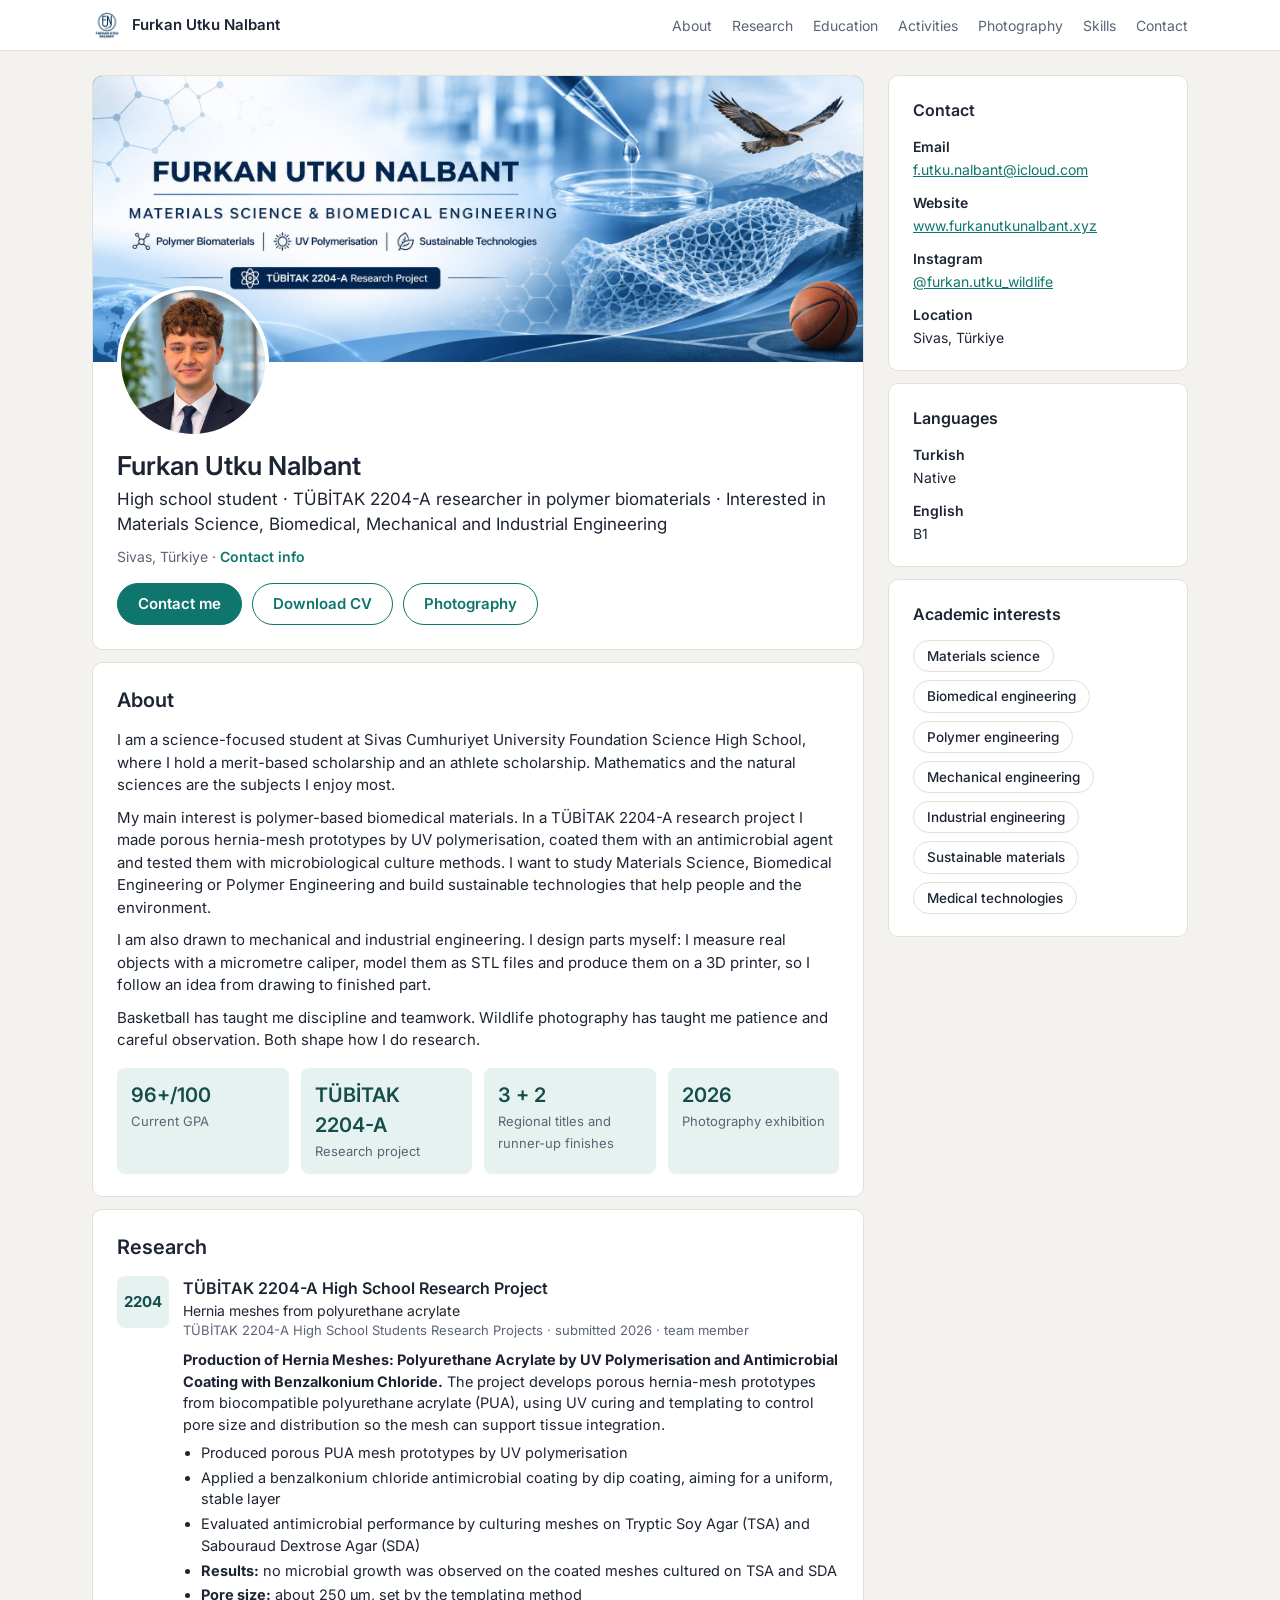
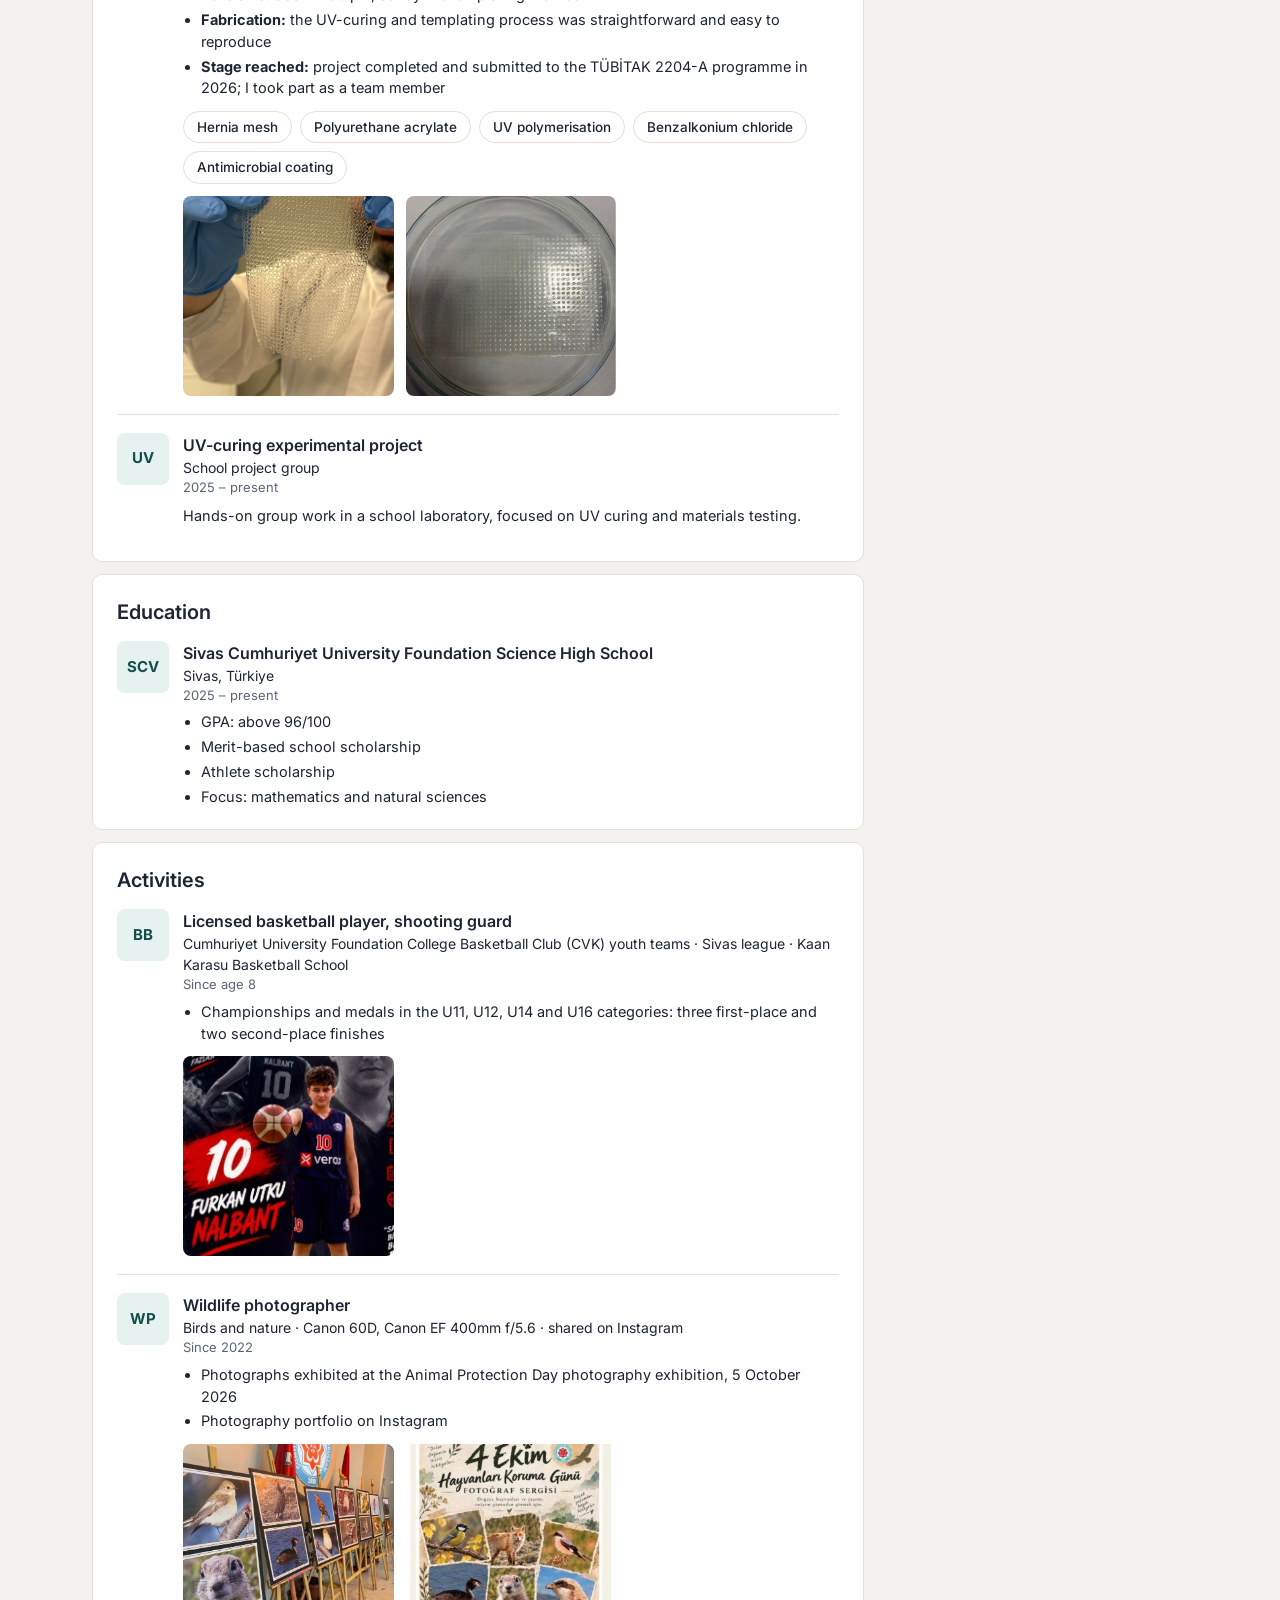
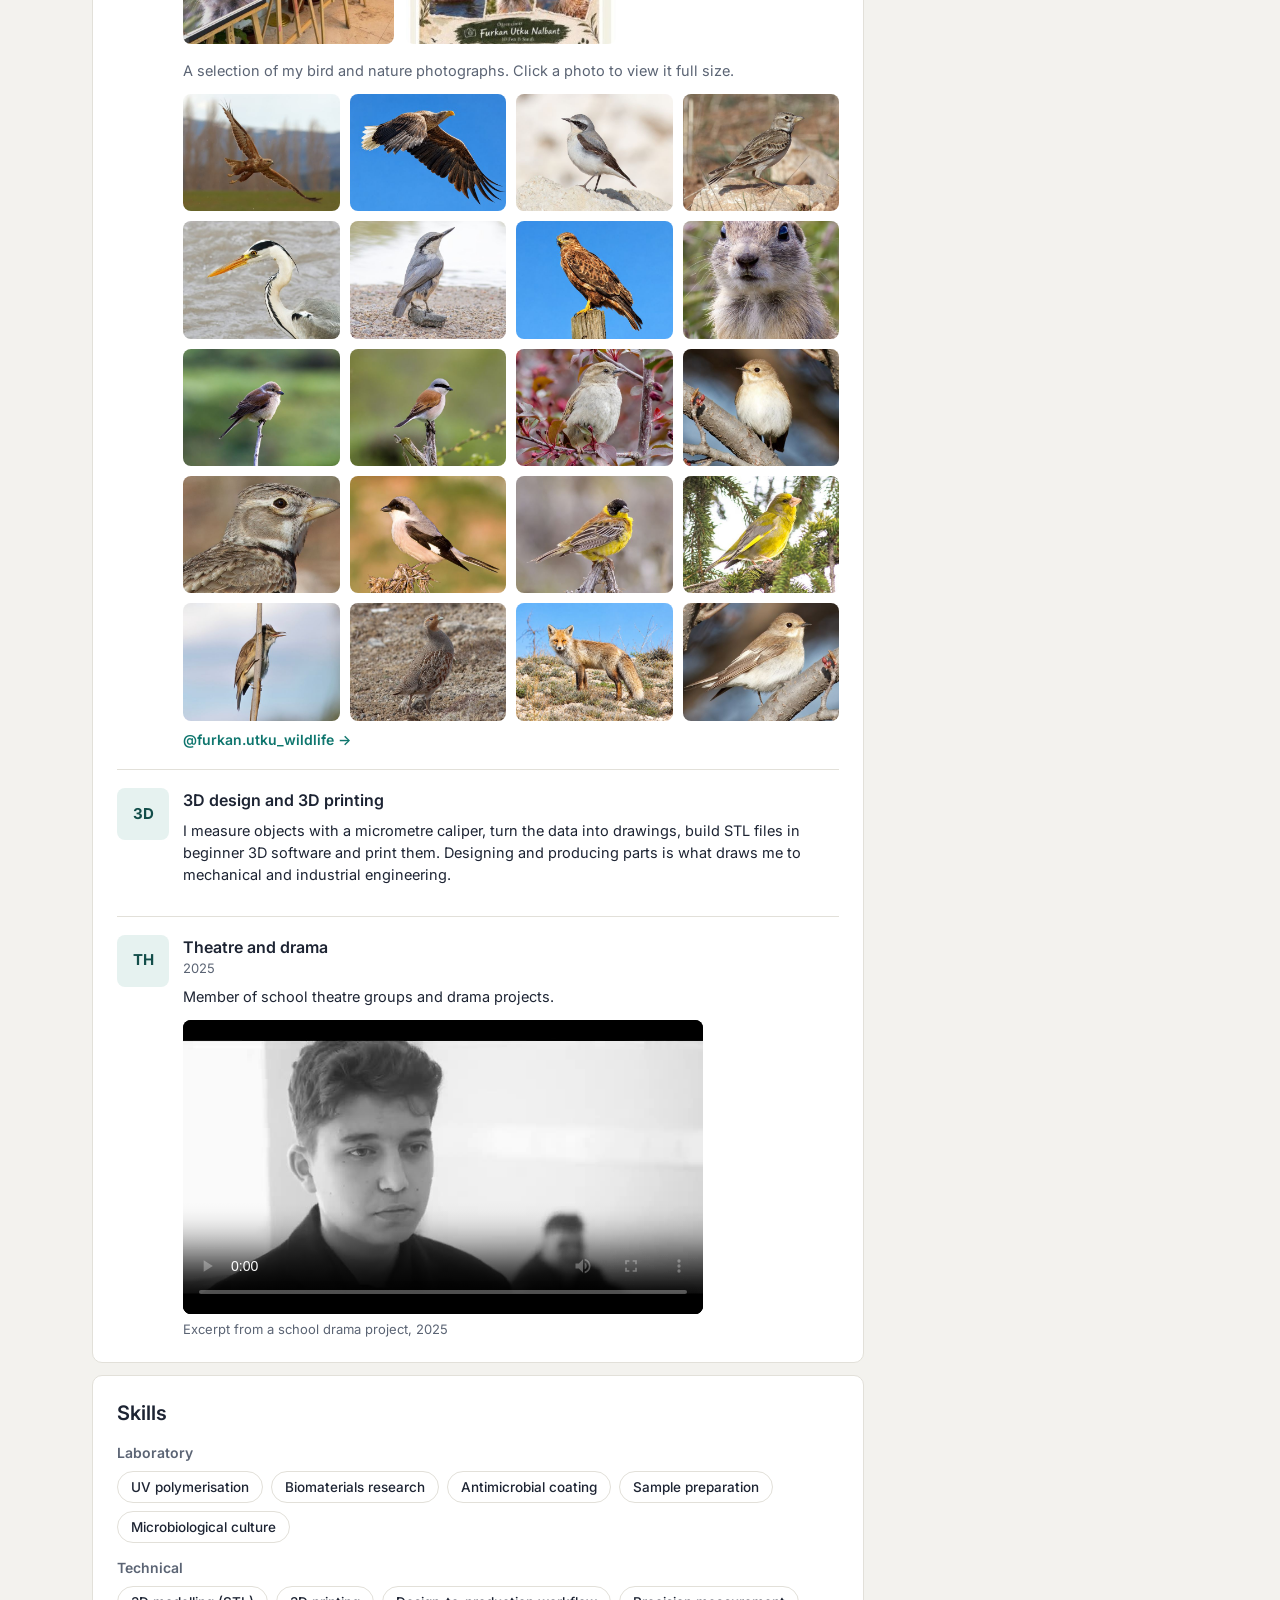
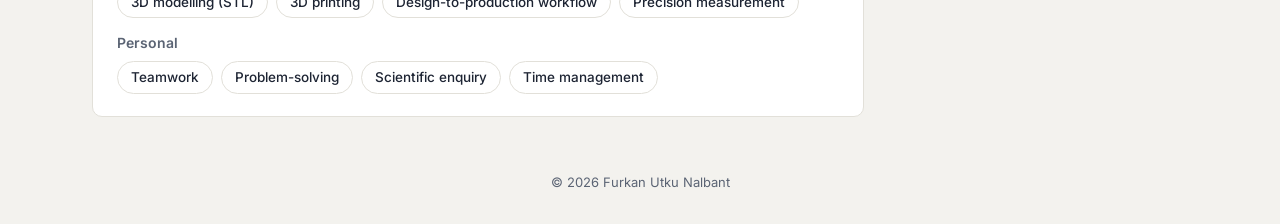
==== index.html @ 7fe06406 "Move wildlife gallery under the Wildlife photographer activity Co-Authored-By: Claude Sonnet 5.5 <no" ====
<!doctype html>
<html lang="en">
<head>
<meta charset="utf-8">
<meta name="viewport" content="width=device-width, initial-scale=1">
<title>Furkan Utku Nalbant | Materials Science &amp; Biomedical Engineering</title>
<meta name="description" content="High school student from Sivas, Türkiye. TÜBİTAK 2204-A researcher in UV-cured polymer biomaterials, interested in materials, biomedical, mechanical and industrial engineering. Licensed basketball player and wildlife photographer.">
<link rel="preconnect" href="https://fonts.googleapis.com">
<link href="https://fonts.googleapis.com/css2?family=Inter:wght@400;500;600;700&display=swap" rel="stylesheet">
<link rel="icon" href="images/logo.png">
<link rel="stylesheet" href="style.css">
</head>
<body>

<header class="top"><div class="in">
<b class="brand"><img src="images/logo.png" alt="" width="30" height="30">Furkan Utku Nalbant</b>
<nav>
<a href="#about">About</a>
<a href="#research">Research</a>
<a href="#education">Education</a>
<a href="#activities">Activities</a>
<a href="#photography">Photography</a>
<a href="#skills">Skills</a>
<a href="#contact">Contact</a>
</nav>
</div></header>

<div class="page">
<main class="main">

<section class="card profile">
<div class="banner"><img src="images/banner.jpg" alt="" onerror="this.remove()"></div>
<div class="pbody">
<div class="avatar">FN<img src="images/portrait.jpg" alt="Portrait of Furkan Utku Nalbant" onerror="this.remove()"></div>
<h1>Furkan Utku Nalbant</h1>
<p class="headline">High school student · TÜBİTAK 2204-A researcher in polymer biomaterials · Interested in Materials Science, Biomedical, Mechanical and Industrial Engineering</p>
<p class="loc">Sivas, Türkiye · <a href="#contact">Contact info</a></p>
<div class="btns">
<a class="btn" href="mailto:f.utku.nalbant@icloud.com">Contact me</a>
<a class="btn alt" href="cv.pdf">Download CV</a>
<a class="btn alt" href="https://www.instagram.com/furkan.utku_wildlife/">Photography</a>
</div>
</div>
</section>

<section class="card about" id="about">
<h2>About</h2>
<p>I am a science-focused student at Sivas Cumhuriyet University Foundation Science High School, where I hold a merit-based scholarship and an athlete scholarship. Mathematics and the natural sciences are the subjects I enjoy most.</p>
<p>My main interest is polymer-based biomedical materials. In a TÜBİTAK 2204-A research project I made porous hernia-mesh prototypes by UV polymerisation, coated them with an antimicrobial agent and tested them with microbiological culture methods. I want to study Materials Science, Biomedical Engineering or Polymer Engineering and build sustainable technologies that help people and the environment.</p>
<p>I am also drawn to mechanical and industrial engineering. I design parts myself: I measure real objects with a micrometre caliper, model them as STL files and produce them on a 3D printer, so I follow an idea from drawing to finished part.</p>
<p>Basketball has taught me discipline and teamwork. Wildlife photography has taught me patience and careful observation. Both shape how I do research.</p>
<div class="stats">
<div><b>96+/100</b><span>Current GPA</span></div>
<div><b>TÜBİTAK 2204-A</b><span>Research project</span></div>
<div><b>3 + 2</b><span>Regional titles and runner-up finishes</span></div>
<div><b>2026</b><span>Photography exhibition</span></div>
</div>
</section>

<section class="card" id="research">
<h2>Research</h2>
<div class="item">
<div class="logo">2204</div>
<div>
<div class="t">TÜBİTAK 2204-A High School Research Project</div>
<div class="s">Hernia meshes from polyurethane acrylate</div>
<div class="m">TÜBİTAK 2204-A High School Students Research Projects · submitted 2026 · team member</div>
<p class="d"><b>Production of Hernia Meshes: Polyurethane Acrylate by UV Polymerisation and Antimicrobial Coating with Benzalkonium Chloride.</b> The project develops porous hernia-mesh prototypes from biocompatible polyurethane acrylate (PUA), using UV curing and templating to control pore size and distribution so the mesh can support tissue integration.</p>
<ul>
<li>Produced porous PUA mesh prototypes by UV polymerisation</li>
<li>Applied a benzalkonium chloride antimicrobial coating by dip coating, aiming for a uniform, stable layer</li>
<li>Evaluated antimicrobial performance by culturing meshes on Tryptic Soy Agar (TSA) and Sabouraud Dextrose Agar (SDA)</li>
<li><b>Results:</b> no microbial growth was observed on the coated meshes cultured on TSA and SDA</li>
<li><b>Pore size:</b> about 250 µm, set by the templating method</li>
<li><b>Fabrication:</b> the UV-curing and templating process was straightforward and easy to reproduce</li>
<li><b>Stage reached:</b> project completed and submitted to the TÜBİTAK 2204-A programme in 2026; I took part as a team member</li>
</ul>
<div class="chips" style="margin-top:12px">
<span class="chip">Hernia mesh</span><span class="chip">Polyurethane acrylate</span><span class="chip">UV polymerisation</span><span class="chip">Benzalkonium chloride</span><span class="chip">Antimicrobial coating</span>
</div>
<div class="gallery">
<img class="pic" src="images/research.jpg" alt="Hernia mesh prototype and laboratory work" loading="lazy" onerror="this.remove()">
<img class="pic" src="images/research2.jpg" alt="Mesh prototype in a petri dish" loading="lazy" onerror="this.remove()">
</div>
</div>
</div>
<div class="item">
<div class="logo">UV</div>
<div>
<div class="t">UV-curing experimental project</div>
<div class="s">School project group</div>
<div class="m">2025 – present</div>
<p class="d">Hands-on group work in a school laboratory, focused on UV curing and materials testing.</p>
<div class="gallery">
<img class="pic" src="images/uv.jpg" alt="UV-curing laboratory work" loading="lazy" onerror="this.remove()">
</div>
</div>
</div>
</section>

<section class="card" id="education">
<h2>Education</h2>
<div class="item">
<div class="logo">SCV</div>
<div>
<div class="t">Sivas Cumhuriyet University Foundation Science High School</div>
<div class="s">Sivas, Türkiye</div>
<div class="m">2025 – present</div>
<ul>
<li>GPA: above 96/100</li>
<li>Merit-based school scholarship</li>
<li>Athlete scholarship</li>
<li>Focus: mathematics and natural sciences</li>
</ul>
</div>
</div>
</section>

<section class="card" id="activities">
<h2>Activities</h2>
<div class="item">
<div class="logo">BB</div>
<div>
<div class="t">Licensed basketball player, shooting guard</div>
<div class="s">Cumhuriyet University Foundation College Basketball Club (CVK) youth teams · Sivas league · Kaan Karasu Basketball School</div>
<div class="m">Since age 8</div>
<ul>
<li>Championships and medals in the U11, U12, U14 and U16 categories: three first-place and two second-place finishes</li>
</ul>
<div class="gallery">
<img class="pic" style="object-position:center 40%" src="images/basketball.jpg" alt="Furkan playing basketball" loading="lazy" onerror="this.remove()">
</div>
</div>
</div>
<div class="item" id="photography">
<div class="logo">WP</div>
<div>
<div class="t">Wildlife photographer</div>
<div class="s">Birds and nature · Canon 60D, Canon EF 400mm f/5.6 · shared on Instagram</div>
<div class="m">Since 2022</div>
<ul>
<li>Photographs exhibited at the Animal Protection Day photography exhibition, 5 October 2026</li>
<li>Photography portfolio on Instagram</li>
</ul>
<div class="gallery">
<img class="pic" src="images/photography.jpg" alt="Bird photograph by Furkan Utku Nalbant" loading="lazy" onerror="this.remove()">
<img class="pic" src="images/exhibition.jpg" alt="Animal Protection Day exhibition" loading="lazy" onerror="this.remove()">
<img class="pic" style="object-position:center 25%" src="images/exhibition2.jpg" alt="Exhibition poster" loading="lazy" onerror="this.remove()">
</div>
<p class="gal-intro" style="margin-top:16px">A selection of my bird and nature photographs. Click a photo to view it full size.</p>
<div class="gallery wall">
<img class="pic" src="images/wildlife/thumb/01.jpg" data-full="images/wildlife/01.jpg" alt="Wildlife photograph 1 of 20" loading="lazy" width="560" height="420">
<img class="pic" src="images/wildlife/thumb/02.jpg" data-full="images/wildlife/02.jpg" alt="Wildlife photograph 2 of 20" loading="lazy" width="560" height="420">
<img class="pic" src="images/wildlife/thumb/03.jpg" data-full="images/wildlife/03.jpg" alt="Wildlife photograph 3 of 20" loading="lazy" width="560" height="420">
<img class="pic" src="images/wildlife/thumb/04.jpg" data-full="images/wildlife/04.jpg" alt="Wildlife photograph 4 of 20" loading="lazy" width="560" height="420">
<img class="pic" src="images/wildlife/thumb/05.jpg" data-full="images/wildlife/05.jpg" alt="Wildlife photograph 5 of 20" loading="lazy" width="560" height="420">
<img class="pic" src="images/wildlife/thumb/06.jpg" data-full="images/wildlife/06.jpg" alt="Wildlife photograph 6 of 20" loading="lazy" width="560" height="420">
<img class="pic" src="images/wildlife/thumb/07.jpg" data-full="images/wildlife/07.jpg" alt="Wildlife photograph 7 of 20" loading="lazy" width="560" height="420">
<img class="pic" src="images/wildlife/thumb/08.jpg" data-full="images/wildlife/08.jpg" alt="Wildlife photograph 8 of 20" loading="lazy" width="560" height="420">
<img class="pic" src="images/wildlife/thumb/09.jpg" data-full="images/wildlife/09.jpg" alt="Wildlife photograph 9 of 20" loading="lazy" width="560" height="420">
<img class="pic" src="images/wildlife/thumb/10.jpg" data-full="images/wildlife/10.jpg" alt="Wildlife photograph 10 of 20" loading="lazy" width="560" height="420">
<img class="pic" src="images/wildlife/thumb/11.jpg" data-full="images/wildlife/11.jpg" alt="Wildlife photograph 11 of 20" loading="lazy" width="560" height="420">
<img class="pic" src="images/wildlife/thumb/12.jpg" data-full="images/wildlife/12.jpg" alt="Wildlife photograph 12 of 20" loading="lazy" width="560" height="420">
<img class="pic" src="images/wildlife/thumb/13.jpg" data-full="images/wildlife/13.jpg" alt="Wildlife photograph 13 of 20" loading="lazy" width="560" height="420">
<img class="pic" src="images/wildlife/thumb/14.jpg" data-full="images/wildlife/14.jpg" alt="Wildlife photograph 14 of 20" loading="lazy" width="560" height="420">
<img class="pic" src="images/wildlife/thumb/15.jpg" data-full="images/wildlife/15.jpg" alt="Wildlife photograph 15 of 20" loading="lazy" width="560" height="420">
<img class="pic" src="images/wildlife/thumb/16.jpg" data-full="images/wildlife/16.jpg" alt="Wildlife photograph 16 of 20" loading="lazy" width="560" height="420">
<img class="pic" src="images/wildlife/thumb/17.jpg" data-full="images/wildlife/17.jpg" alt="Wildlife photograph 17 of 20" loading="lazy" width="560" height="420">
<img class="pic" src="images/wildlife/thumb/18.jpg" data-full="images/wildlife/18.jpg" alt="Wildlife photograph 18 of 20" loading="lazy" width="560" height="420">
<img class="pic" src="images/wildlife/thumb/19.jpg" data-full="images/wildlife/19.jpg" alt="Wildlife photograph 19 of 20" loading="lazy" width="560" height="420">
<img class="pic" src="images/wildlife/thumb/20.jpg" data-full="images/wildlife/20.jpg" alt="Wildlife photograph 20 of 20" loading="lazy" width="560" height="420">
</div>
<a class="more" href="https://www.instagram.com/furkan.utku_wildlife/">@furkan.utku_wildlife →</a>
</div>
</div>
<div class="item">
<div class="logo">3D</div>
<div>
<div class="t">3D design and 3D printing</div>
<p class="d">I measure objects with a micrometre caliper, turn the data into drawings, build STL files in beginner 3D software and print them. Designing and producing parts is what draws me to mechanical and industrial engineering.</p>
<div class="gallery">
<img class="pic" src="images/3d.jpg" alt="3D printed object" loading="lazy" onerror="this.remove()">
</div>
</div>
</div>
<div class="item">
<div class="logo">TH</div>
<div>
<div class="t">Theatre and drama</div>
<div class="m">2025</div>
<p class="d">Member of school theatre groups and drama projects.</p>
<figure class="vidbox">
<video class="vid" controls preload="metadata" playsinline poster="images/theatre.jpg" aria-label="Excerpt from a school drama project">
<source src="videos/theatre.mp4" type="video/mp4">
</video>
<figcaption>Excerpt from a school drama project, 2025</figcaption>
</figure>
</div>
</div>
</section>

<!-- Featured photography: uncomment when images/bird1.jpg, bird2.jpg, bird3.jpg are uploaded
<section class="card" id="featured">
<h2>Featured photography</h2>
<div class="featured">
<div class="fphoto"><img src="images/bird1.jpg" alt="Bird photograph" onerror="this.parentNode.remove()"></div>
<div class="fphoto"><img src="images/bird2.jpg" alt="Bird photograph" onerror="this.parentNode.remove()"></div>
<div class="fphoto"><img src="images/bird3.jpg" alt="Bird photograph" onerror="this.parentNode.remove()"></div>
</div>
</section>
-->


<section class="card" id="skills">
<h2>Skills</h2>
<div class="skillgroup"><h3>Laboratory</h3><div class="chips"><span class="chip">UV polymerisation</span><span class="chip">Biomaterials research</span><span class="chip">Antimicrobial coating</span><span class="chip">Sample preparation</span><span class="chip">Microbiological culture</span></div></div>
<div class="skillgroup"><h3>Technical</h3><div class="chips"><span class="chip">3D modelling (STL)</span><span class="chip">3D printing</span><span class="chip">Design-to-production workflow</span><span class="chip">Precision measurement</span></div></div>
<div class="skillgroup"><h3>Personal</h3><div class="chips"><span class="chip">Teamwork</span><span class="chip">Problem-solving</span><span class="chip">Scientific enquiry</span><span class="chip">Time management</span></div></div>
</section>

</main>

<aside class="side" id="contact">
<section class="card">
<h2>Contact</h2>
<div class="row"><b>Email</b><a href="mailto:f.utku.nalbant@icloud.com">f.utku.nalbant@icloud.com</a></div>
<div class="row"><b>Website</b><a href="https://www.furkanutkunalbant.xyz">www.furkanutkunalbant.xyz</a></div>
<div class="row"><b>Instagram</b><a href="https://www.instagram.com/furkan.utku_wildlife/">@furkan.utku_wildlife</a></div>
<div class="row"><b>Location</b>Sivas, Türkiye</div>
</section>
<section class="card">
<h2>Languages</h2>
<div class="row"><b>Turkish</b>Native</div>
<div class="row"><b>English</b>B1</div>
</section>
<section class="card">
<h2>Academic interests</h2>
<div class="chips"><span class="chip">Materials science</span><span class="chip">Biomedical engineering</span><span class="chip">Polymer engineering</span><span class="chip">Mechanical engineering</span><span class="chip">Industrial engineering</span><span class="chip">Sustainable materials</span><span class="chip">Medical technologies</span></div>
</section>
</aside>
</div>

<footer class="foot">© 2026 Furkan Utku Nalbant</footer>

<dialog id="lb" aria-label="Photo viewer"><img id="lbimg" alt=""><button id="lbx" aria-label="Close">&times;</button></dialog>
<script>
(function(){
var d=document.getElementById('lb'),im=document.getElementById('lbimg');
if(!d||!d.showModal)return;
function open(src,alt){im.src=src;im.alt=alt||'';d.showModal();}
document.querySelectorAll('.pic').forEach(function(p){
p.tabIndex=0;p.setAttribute('role','button');p.setAttribute('aria-label','Open photo: '+(p.alt||''));
p.addEventListener('click',function(){open(p.dataset.full||p.currentSrc||p.src,p.alt);});
p.addEventListener('keydown',function(e){if(e.key==='Enter'||e.key===' '){e.preventDefault();open(p.dataset.full||p.currentSrc||p.src,p.alt);}});
});
d.addEventListener('click',function(){d.close();});
d.addEventListener('close',function(){im.removeAttribute('src');});
})();
</script>
</body>
</html>
---- style.css ----
:root{--bg:#F3F2EE;--card:#FFFFFF;--ink:#1D2433;--muted:#5B6474;--line:#E2E0D9;--accent:#0F766E;--accent-d:#134E4A;--tint:#E6F2F0}
*{box-sizing:border-box}
html{scroll-behavior:smooth}
body{margin:0;background:var(--bg);color:var(--ink);font-family:'Inter',system-ui,-apple-system,sans-serif;line-height:1.5;font-size:15px}
h1,h2,h3,p,ul{margin:0}
a{color:var(--accent)}a:hover{color:var(--accent-d)}

.top{background:var(--card);border-bottom:1px solid var(--line);position:sticky;top:0;z-index:10}
.top .in{max-width:1128px;margin:0 auto;padding:10px 16px;display:flex;flex-wrap:wrap;align-items:center;justify-content:space-between;gap:6px 24px}
.top b{font-weight:600}
.top nav{display:flex;flex-wrap:wrap;gap:4px 20px;font-size:14px}
.top nav a{color:var(--muted);text-decoration:none;padding:4px 0}
.top nav a:hover{color:var(--accent)}

.page{max-width:1128px;margin:0 auto;padding:24px 16px 48px;display:flex;flex-wrap:wrap;gap:24px;align-items:flex-start}
.main{flex:1 1 640px;min-width:0;display:flex;flex-direction:column;gap:12px}
.side{flex:0 1 300px;min-width:260px;display:flex;flex-direction:column;gap:12px}
@media (max-width:760px){.side{flex:1 1 100%}}

.card{background:var(--card);border:1px solid var(--line);border-radius:10px;padding:22px 24px}
.card h2{font-size:20px;font-weight:600;margin-bottom:14px}

.profile{padding:0;overflow:hidden}
.banner{aspect-ratio:2000/744;background:linear-gradient(120deg,#134E4A 0%,#0F766E 55%,#5FA8A0 100%);position:relative}
.banner img{position:absolute;inset:0;width:100%;height:100%;object-fit:cover}
.pbody{padding:0 24px 24px;position:relative}
.avatar{width:152px;height:152px;border-radius:50%;border:4px solid var(--card);background:var(--tint);margin-top:-76px;position:relative;overflow:hidden;display:flex;align-items:center;justify-content:center;font-size:48px;font-weight:600;color:var(--accent)}
.avatar img{position:absolute;inset:0;width:100%;height:100%;object-fit:cover}
.profile h1{font-size:26px;font-weight:600;margin-top:12px;line-height:1.25}
.headline{font-size:17px;margin-top:4px}
.loc{color:var(--muted);margin-top:8px;font-size:14px}
.loc a{font-weight:600;text-decoration:none}
.btns{display:flex;flex-wrap:wrap;gap:10px;margin-top:16px}
.btn{display:inline-block;padding:9px 20px;border-radius:24px;font-weight:600;font-size:15px;text-decoration:none;border:1.5px solid var(--accent);background:var(--accent);color:#fff}
.btn:hover{background:var(--accent-d);border-color:var(--accent-d);color:#fff}
.btn.alt{background:transparent;color:var(--accent)}
.btn.alt:hover{background:var(--tint);color:var(--accent-d)}

.about p+p{margin-top:10px}
.stats{display:flex;flex-wrap:wrap;gap:12px;margin-top:16px}
.stats div{flex:1 1 150px;background:var(--tint);border-radius:8px;padding:12px 14px}
.stats b{display:block;font-size:20px;font-weight:600;color:var(--accent-d)}
.stats span{font-size:13px;color:var(--muted)}

.item{display:flex;gap:14px}
.item+.item{border-top:1px solid var(--line);margin-top:18px;padding-top:18px}
.logo{flex:0 0 52px;width:52px;height:52px;border-radius:8px;background:var(--tint);color:var(--accent-d);display:flex;align-items:center;justify-content:center;font-weight:700;font-size:15px}
.item .t{font-weight:600;font-size:16px}
.item .s{font-size:14px}
.item .m{font-size:13px;color:var(--muted)}
.item .d{margin-top:8px;font-size:14.5px}
.item ul{margin-top:6px;padding-left:18px;font-size:14.5px}
.item li+li{margin-top:3px}
.item .more{margin-top:8px;display:inline-block;font-weight:600;font-size:14px;text-decoration:none}

.chips{display:flex;flex-wrap:wrap;gap:8px}
.chip{border:1px solid var(--line);border-radius:20px;padding:5px 13px;font-size:13.5px;font-weight:500}
.skillgroup+.skillgroup{margin-top:14px}
.skillgroup h3{font-size:14px;font-weight:600;color:var(--muted);margin-bottom:8px}

.featured{display:flex;flex-wrap:wrap;gap:12px}
.fphoto{flex:1 1 180px;height:150px;border-radius:8px;background:var(--tint);position:relative;overflow:hidden;display:flex;align-items:center;justify-content:center;text-align:center;padding:8px;font-size:12.5px;color:var(--muted)}
.fphoto img{position:absolute;inset:0;width:100%;height:100%;object-fit:cover}

.side h2{font-size:16px}
.side .row{font-size:14px;display:flex;flex-direction:column;gap:2px}
.side .row+.row{margin-top:12px}
.side .row b{font-weight:600}
.side a{word-break:break-word}

.foot{text-align:center;color:var(--muted);font-size:13px;padding:8px 16px 32px}

.pic{display:block;width:100%;max-width:520px;max-height:300px;object-fit:cover;border-radius:8px;margin-top:12px;background:var(--tint)}
.avatar img{object-position:50% 30%}
.top .brand{display:flex;align-items:center;gap:10px}
.top .brand img{border-radius:6px;object-fit:cover}
.pic{width:auto;height:auto;max-width:100%;max-height:420px;object-fit:contain;background:none}

.gallery{display:flex;flex-wrap:wrap;gap:12px;margin-top:12px}
.gallery .pic{flex:0 0 calc((100% - 24px)/3);width:calc((100% - 24px)/3);max-width:none;height:200px;max-height:none;margin:0;object-fit:cover;border-radius:8px}
@media (max-width:600px){.gallery .pic{flex-basis:calc((100% - 12px)/2);width:calc((100% - 12px)/2);height:170px}}

.gallery .pic{cursor:zoom-in}
.gallery .pic:focus-visible{outline:3px solid var(--accent);outline-offset:2px}
#lb{border:0;padding:0;background:transparent;max-width:100vw;max-height:100vh;width:100vw;height:100vh;overflow:auto}
#lb::backdrop{background:rgba(10,15,25,.88)}
#lb[open]{display:flex;align-items:center;justify-content:center}
#lbimg{display:block;max-width:none;max-height:none;margin:auto;cursor:zoom-out}
@media (max-width:900px){#lbimg{max-width:100%;height:auto}}
#lbx{position:fixed;top:14px;right:18px;width:44px;height:44px;border-radius:50%;border:0;background:#fff;color:#1D2433;font-size:28px;line-height:1;cursor:pointer}

@media (max-width:600px){.banner{aspect-ratio:auto;height:170px}.banner img{object-position:15% center}.avatar{width:104px;height:104px;margin-top:-34px;font-size:34px}.profile h1{margin-top:10px}}
.vidbox{margin:12px 0 0;max-width:520px}
.vid{display:block;width:100%;height:auto;aspect-ratio:848/480;border-radius:8px;background:#000}
.vidbox figcaption{font-size:13px;color:var(--muted);margin-top:6px}

.gal-intro{font-size:14.5px;color:var(--muted);margin:-6px 0 4px}
.gallery.wall{gap:10px}
.gallery.wall .pic{flex:0 0 calc((100% - 30px)/4);width:calc((100% - 30px)/4);height:auto;aspect-ratio:4/3}
@media (max-width:900px){.gallery.wall .pic{flex-basis:calc((100% - 20px)/3);width:calc((100% - 20px)/3)}}
@media (max-width:600px){.gallery.wall .pic{flex-basis:calc((100% - 10px)/2);width:calc((100% - 10px)/2)}}
.card,.item{scroll-margin-top:72px}
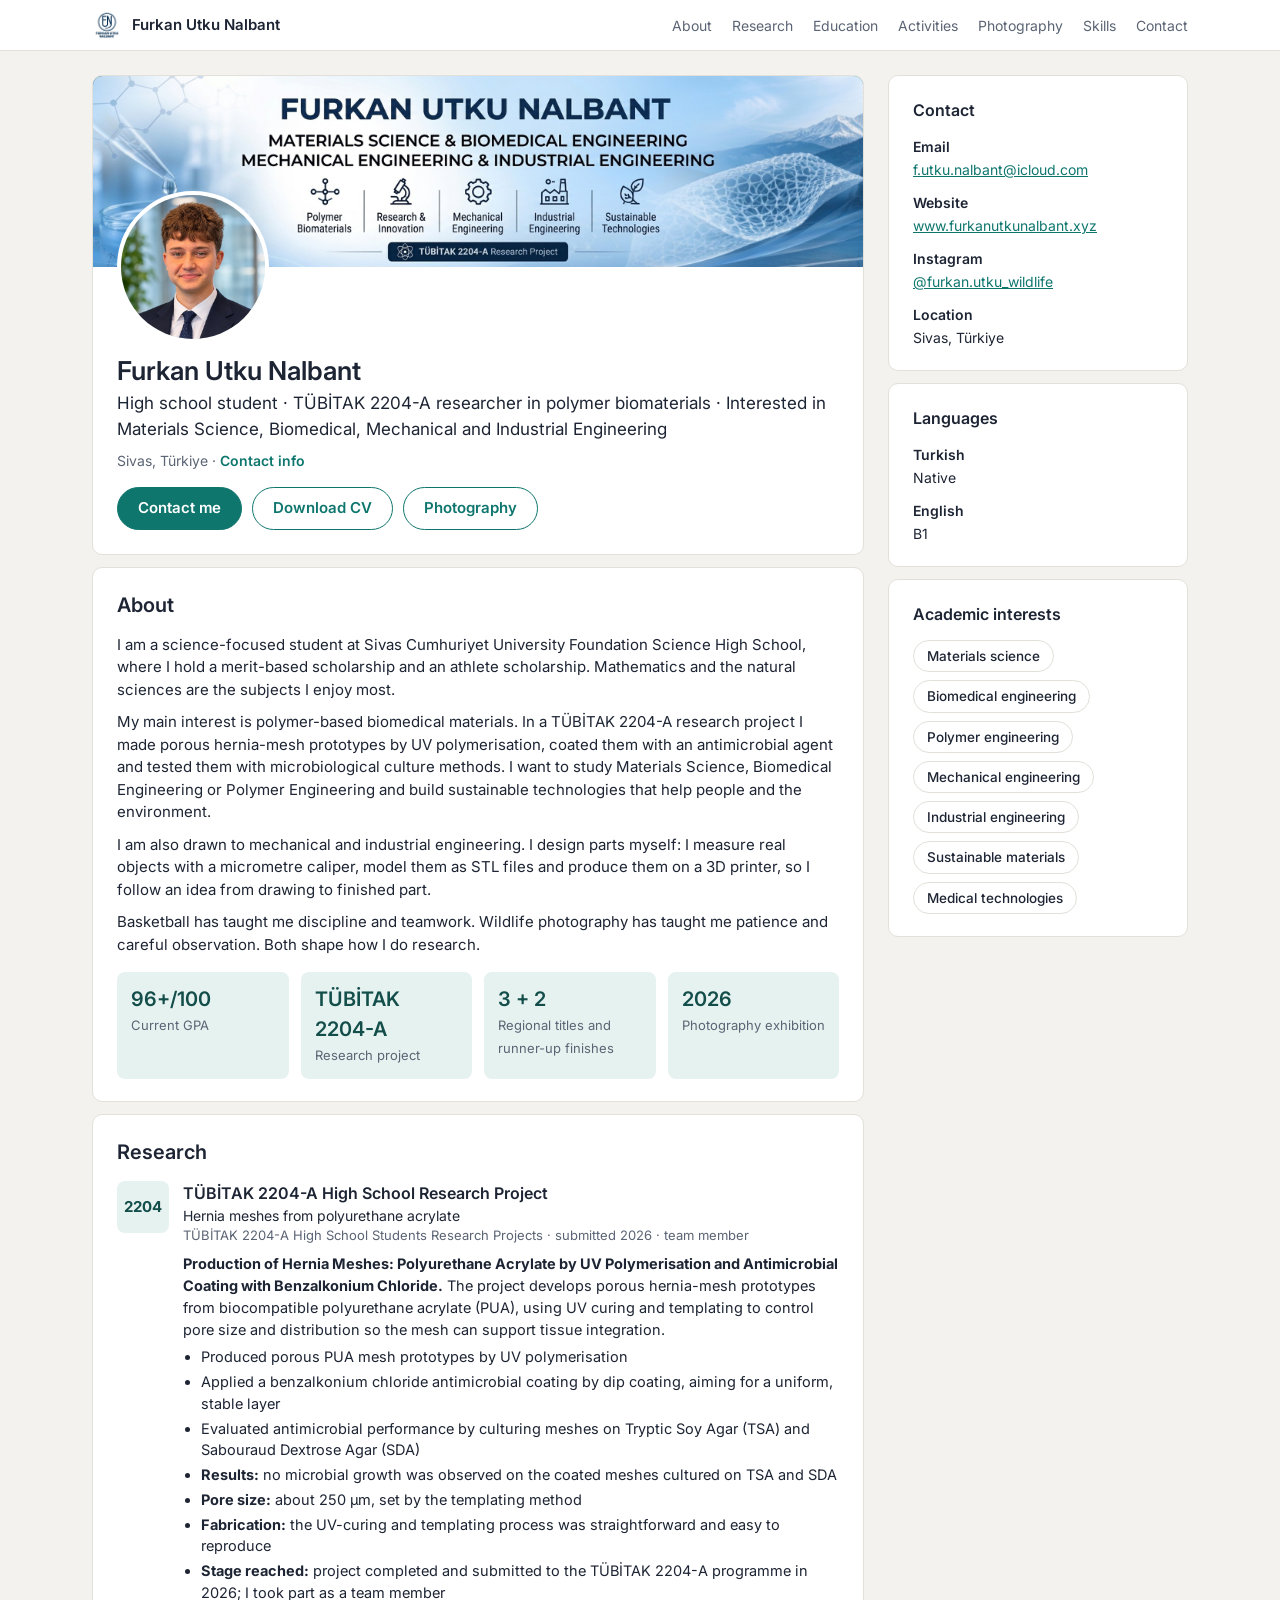
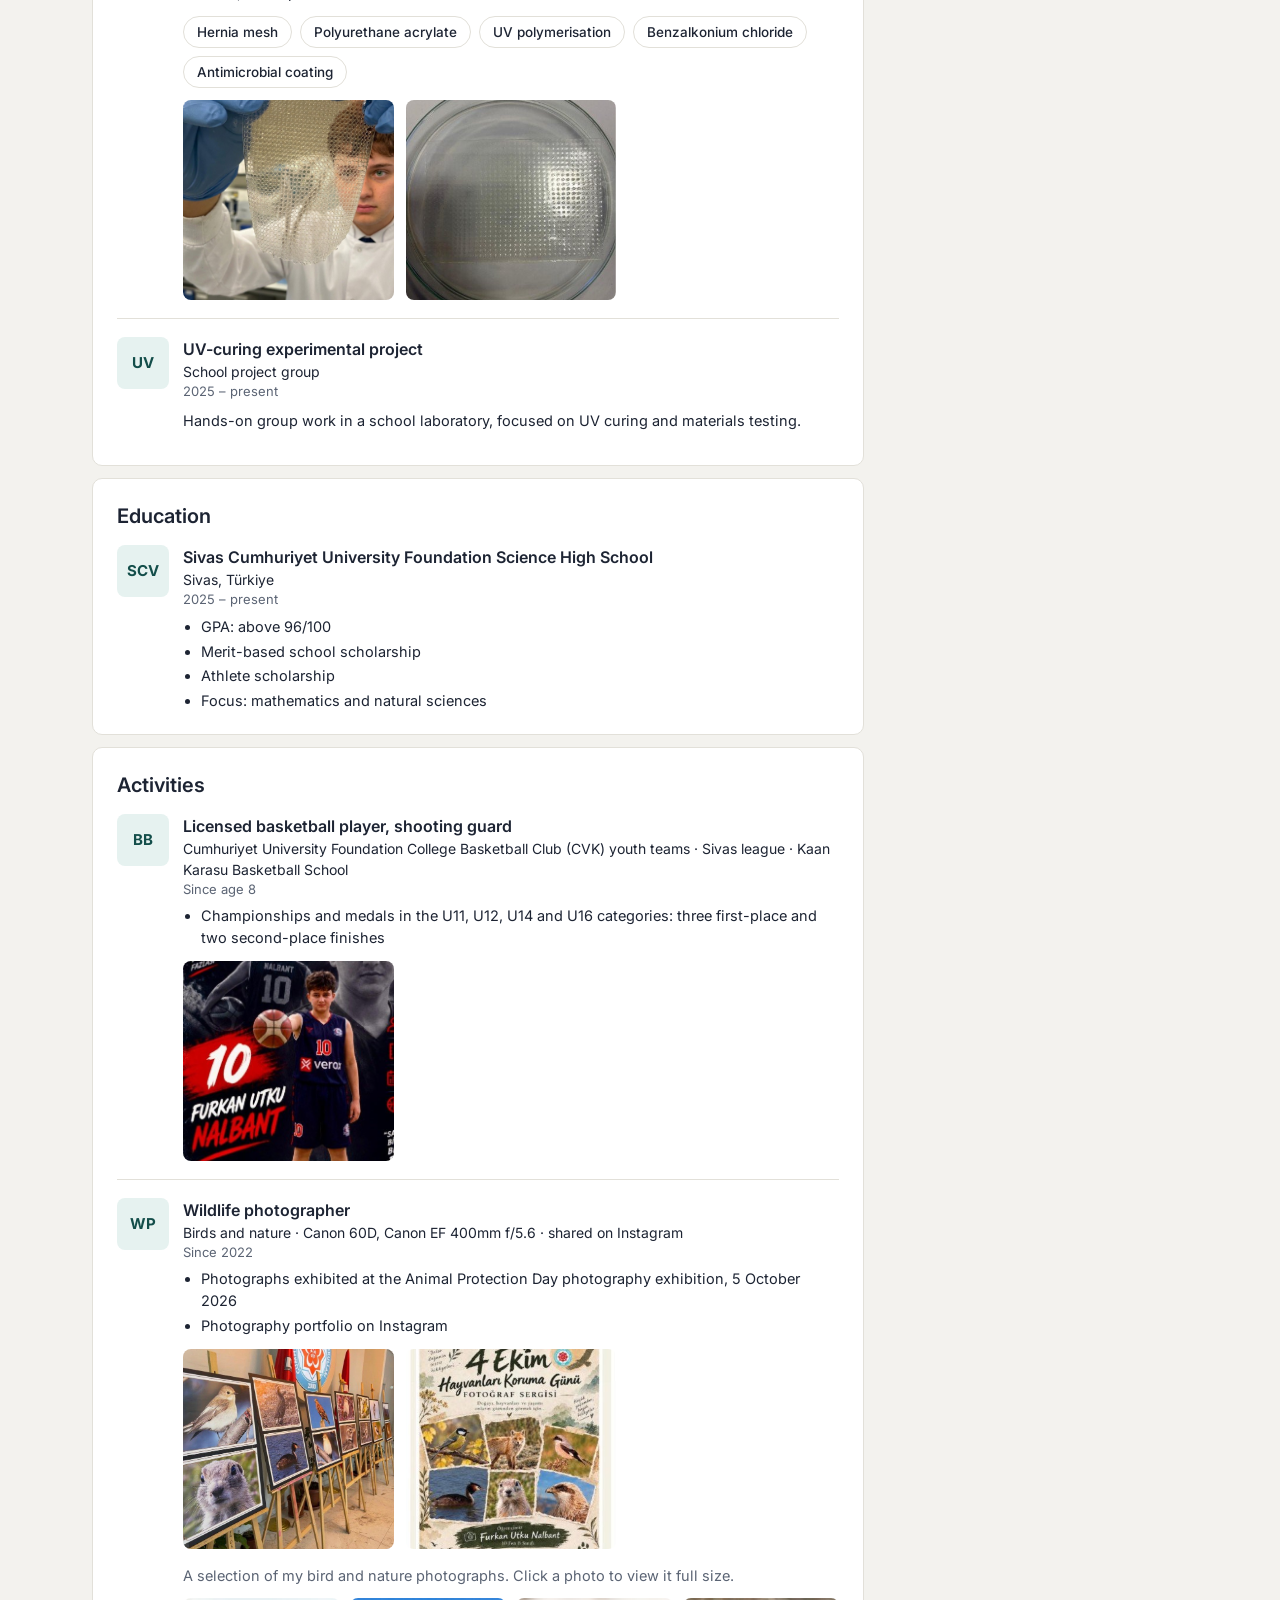
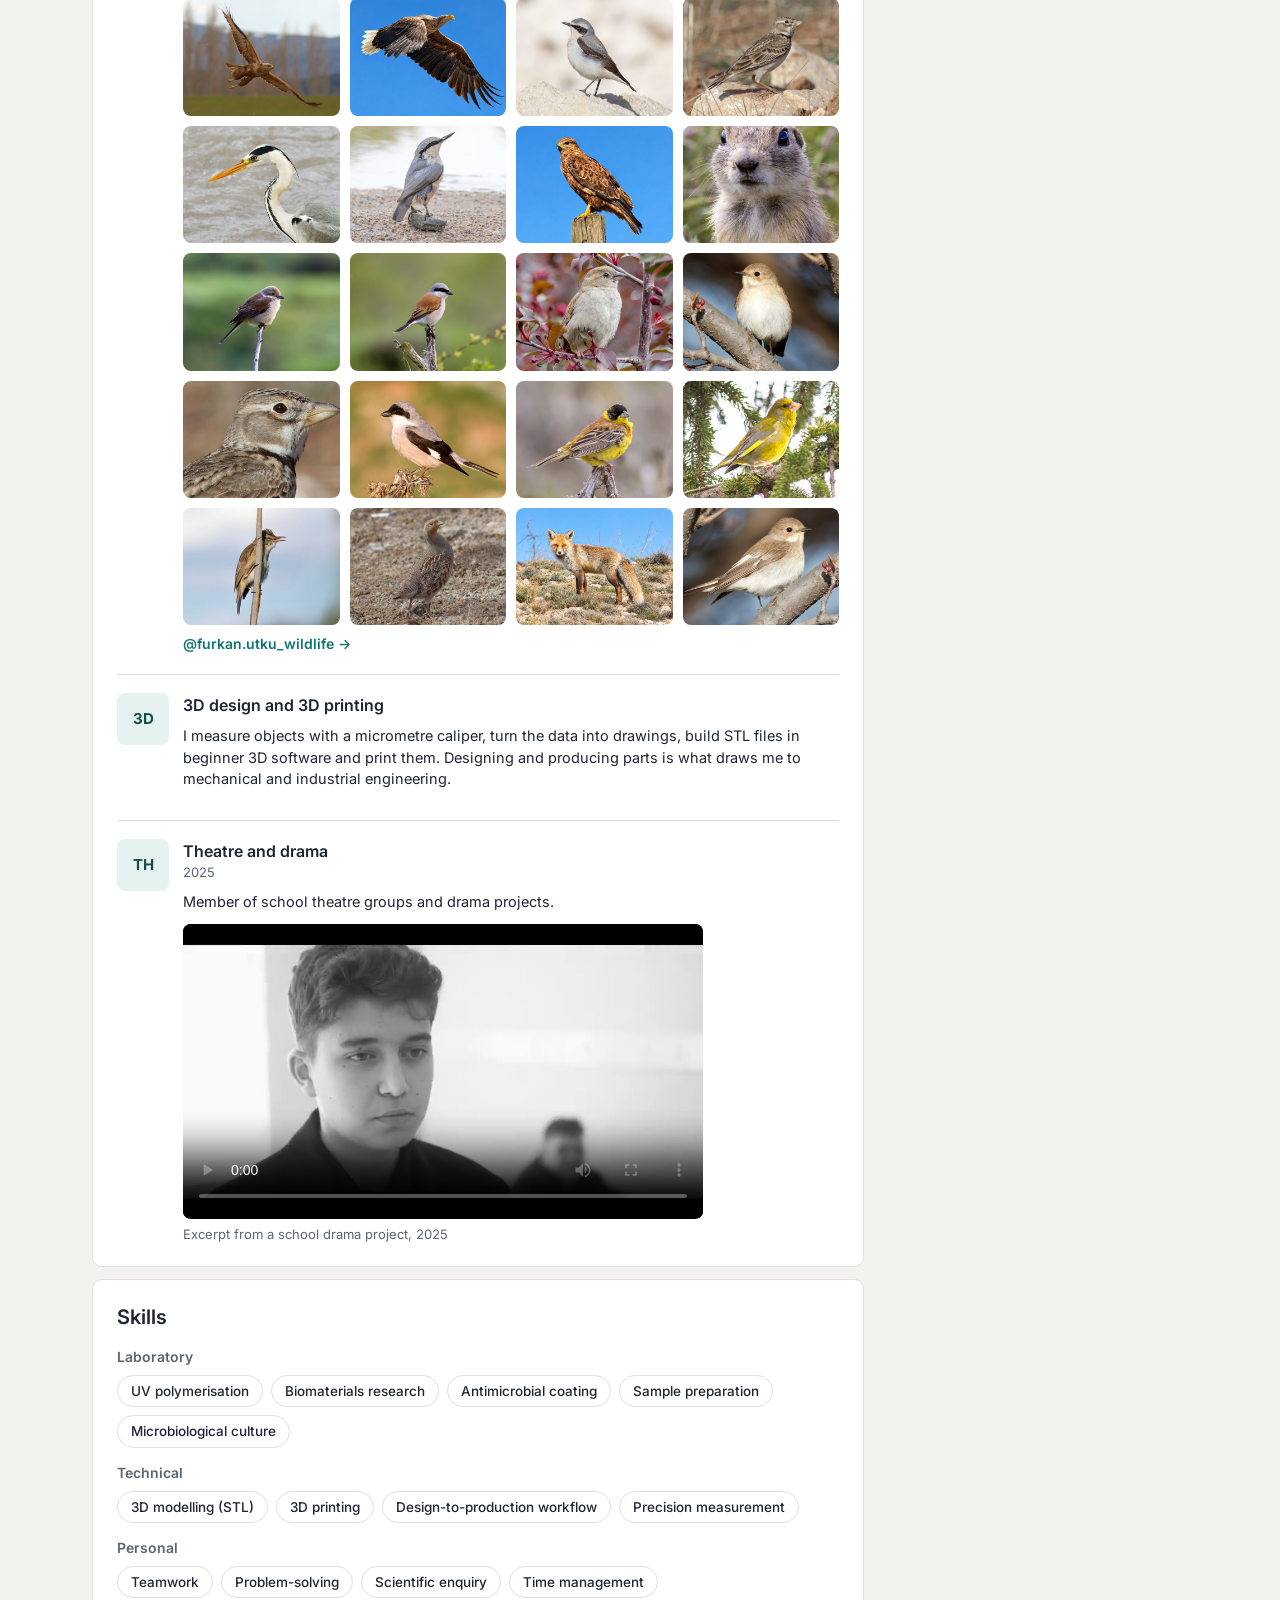
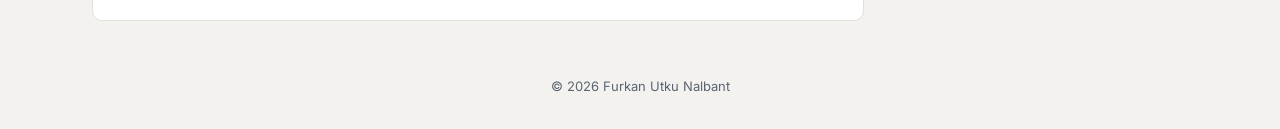
==== commit d602afa3: "Replace research photo Co-Authored-By: Claude Sonnet 5.5 <noreply@anthropic.com> Claude-Session: htt" ====
--- a/index.html
+++ b/index.html
@@ -79,7 +79,7 @@
 <span class="chip">Hernia mesh</span><span class="chip">Polyurethane acrylate</span><span class="chip">UV polymerisation</span><span class="chip">Benzalkonium chloride</span><span class="chip">Antimicrobial coating</span>
 </div>
 <div class="gallery">
-<img class="pic" src="images/research.jpg" alt="Hernia mesh prototype and laboratory work" loading="lazy" onerror="this.remove()">
+<img class="pic" src="images/research.jpg" alt="Porous hernia mesh prototype held up in the laboratory" loading="lazy" onerror="this.remove()">
 <img class="pic" src="images/research2.jpg" alt="Mesh prototype in a petri dish" loading="lazy" onerror="this.remove()">
 </div>
 </div>
--- a/style.css
+++ b/style.css
@@ -21,7 +21,7 @@
 .card h2{font-size:20px;font-weight:600;margin-bottom:14px}
 
 .profile{padding:0;overflow:hidden}
-.banner{aspect-ratio:2000/744;background:linear-gradient(120deg,#134E4A 0%,#0F766E 55%,#5FA8A0 100%);position:relative}
+.banner{aspect-ratio:2000/496;background:linear-gradient(120deg,#134E4A 0%,#0F766E 55%,#5FA8A0 100%);position:relative}
 .banner img{position:absolute;inset:0;width:100%;height:100%;object-fit:cover}
 .pbody{padding:0 24px 24px;position:relative}
 .avatar{width:152px;height:152px;border-radius:50%;border:4px solid var(--card);background:var(--tint);margin-top:-76px;position:relative;overflow:hidden;display:flex;align-items:center;justify-content:center;font-size:48px;font-weight:600;color:var(--accent)}
@@ -89,7 +89,7 @@
 @media (max-width:900px){#lbimg{max-width:100%;height:auto}}
 #lbx{position:fixed;top:14px;right:18px;width:44px;height:44px;border-radius:50%;border:0;background:#fff;color:#1D2433;font-size:28px;line-height:1;cursor:pointer}
 
-@media (max-width:600px){.banner{aspect-ratio:auto;height:170px}.banner img{object-position:15% center}.avatar{width:104px;height:104px;margin-top:-34px;font-size:34px}.profile h1{margin-top:10px}}
+@media (max-width:600px){.banner{aspect-ratio:auto;height:120px}.banner img{object-position:center}.avatar{width:104px;height:104px;margin-top:14px;font-size:34px}.profile h1{margin-top:10px}}
 .vidbox{margin:12px 0 0;max-width:520px}
 .vid{display:block;width:100%;height:auto;aspect-ratio:848/480;border-radius:8px;background:#000}
 .vidbox figcaption{font-size:13px;color:var(--muted);margin-top:6px}
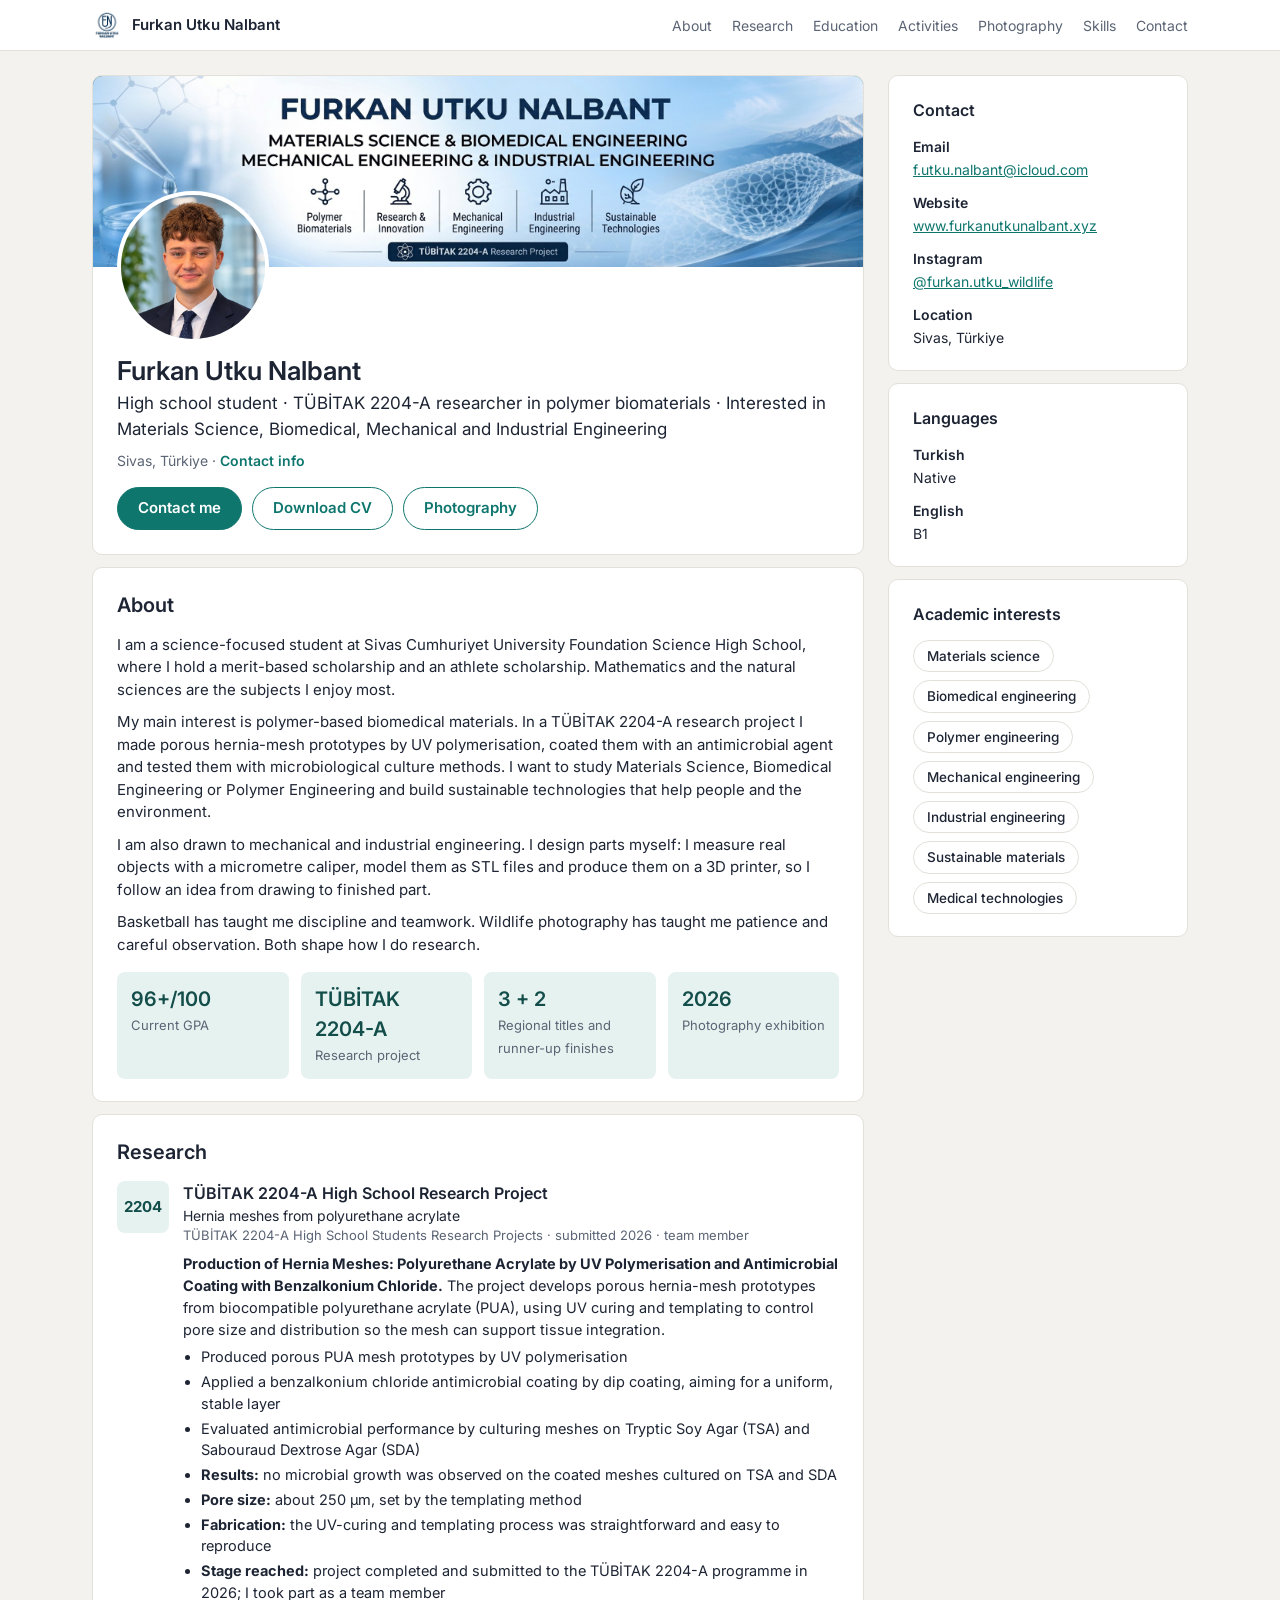
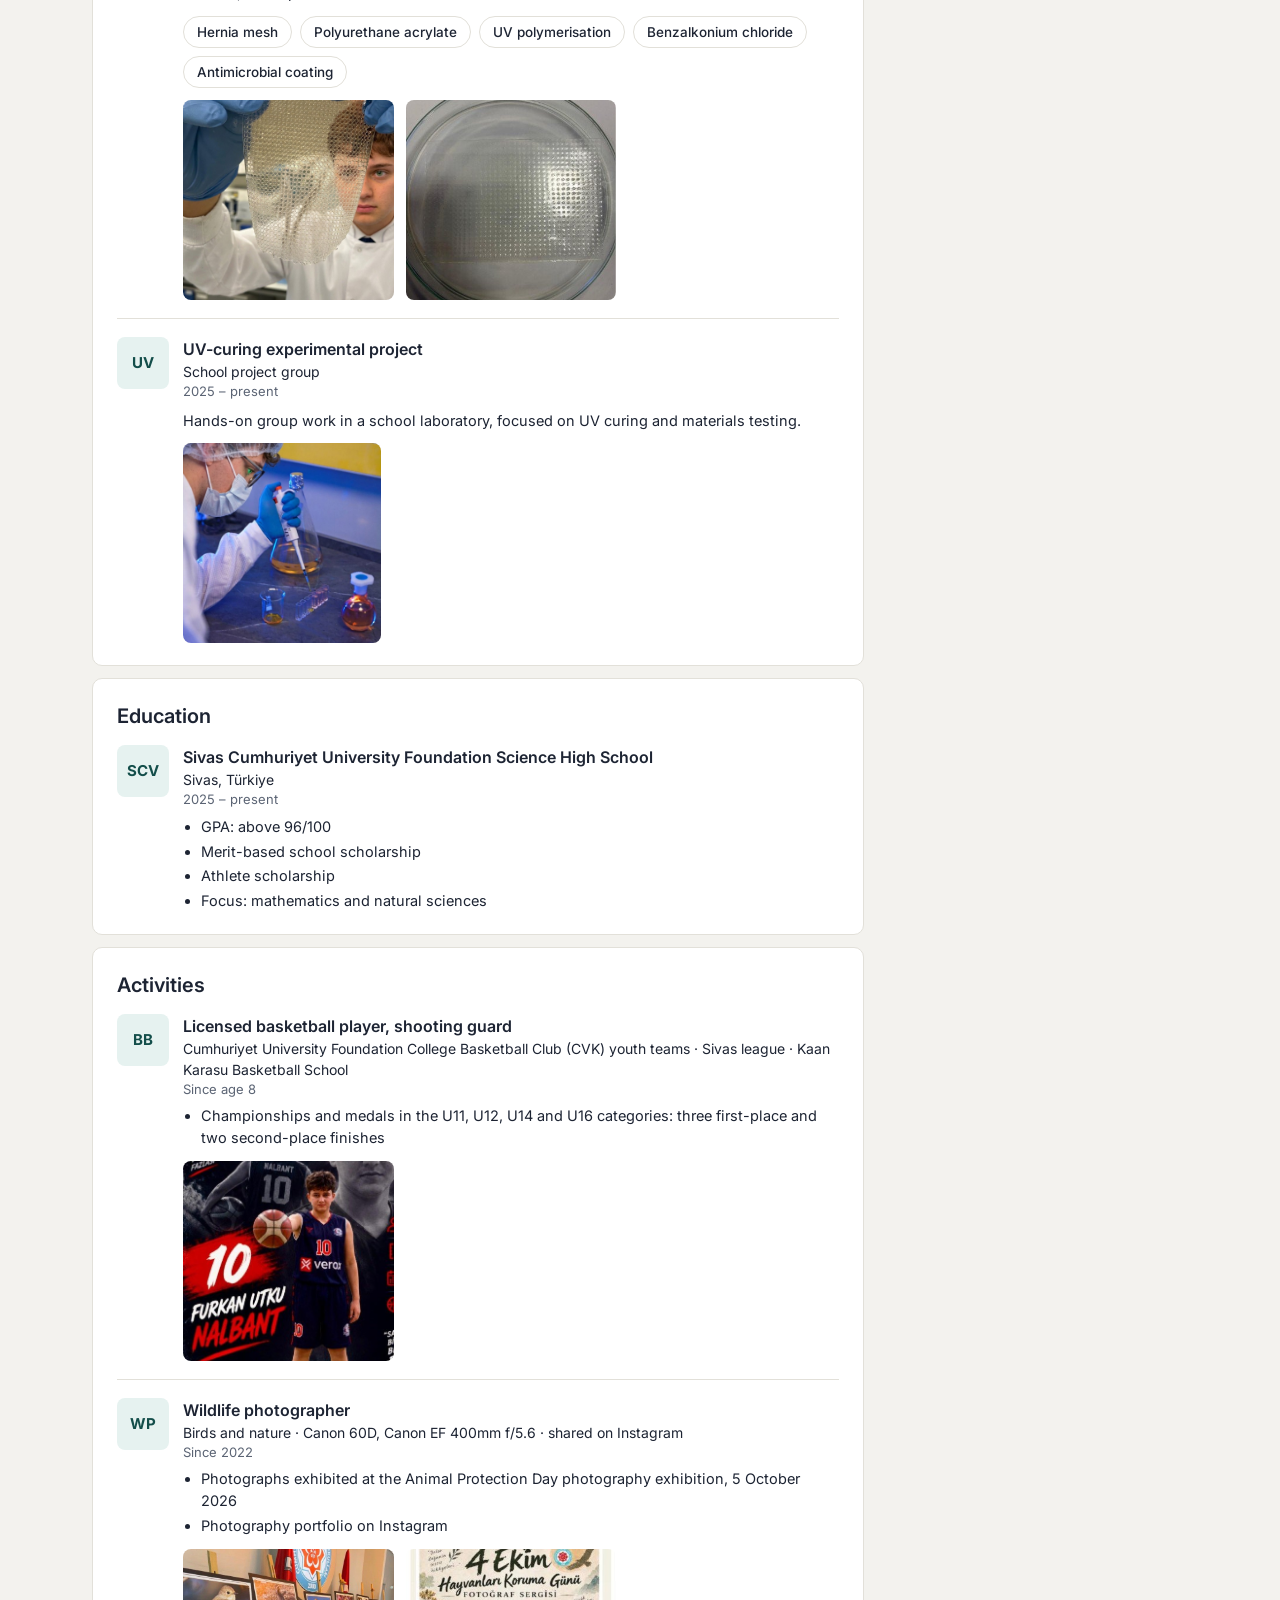
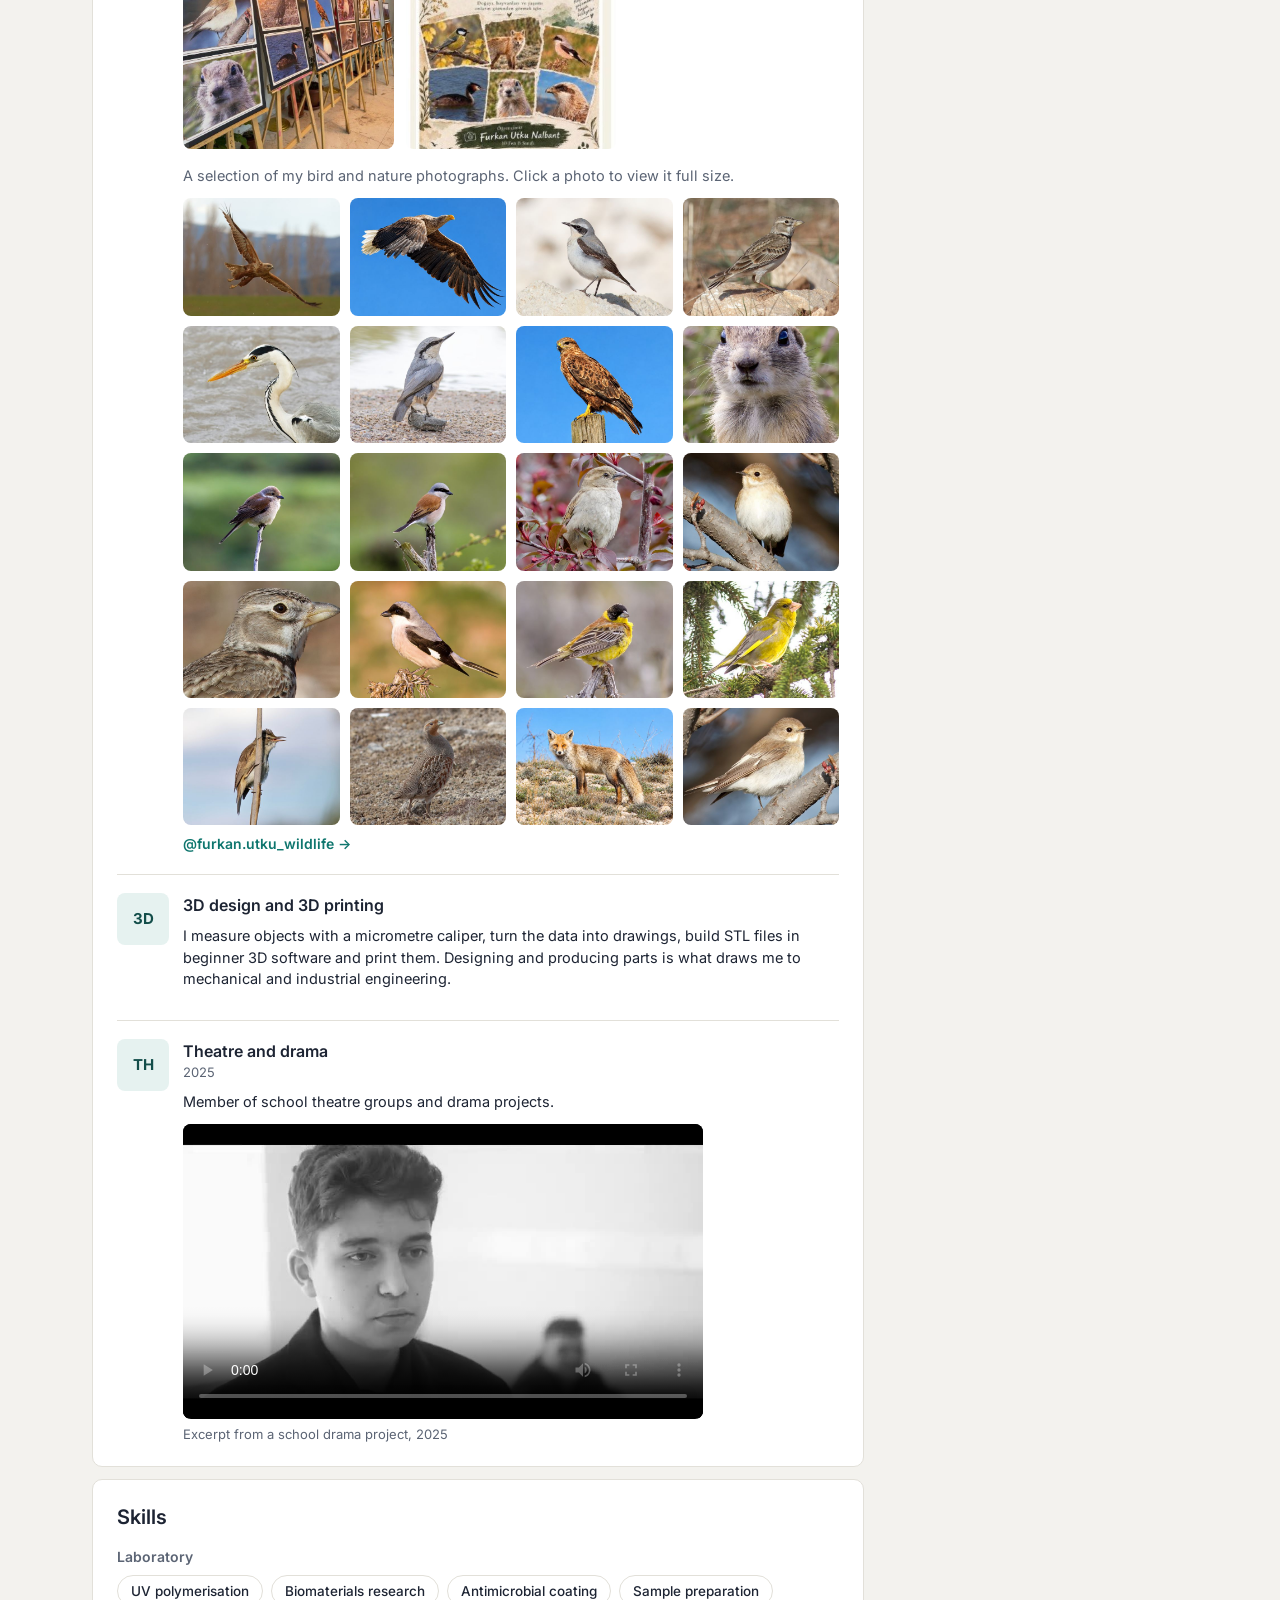
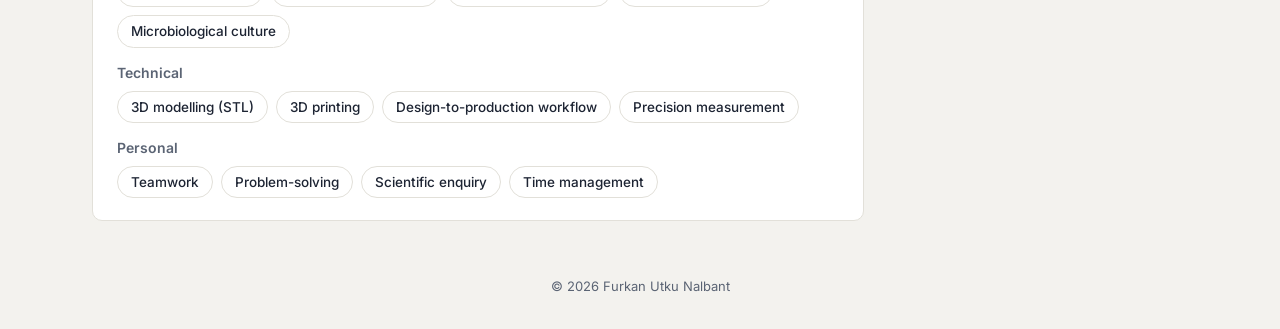
==== commit 033778a4: "Add photo to UV-curing project Co-Authored-By: Claude Sonnet 5.5 <noreply@anthropic.com> Claude-Sess" ====
--- a/index.html
+++ b/index.html
@@ -92,7 +92,7 @@
 <div class="m">2025 – present</div>
 <p class="d">Hands-on group work in a school laboratory, focused on UV curing and materials testing.</p>
 <div class="gallery">
-<img class="pic" src="images/uv.jpg" alt="UV-curing laboratory work" loading="lazy" onerror="this.remove()">
+<img class="pic" style="object-position:center 45%" src="images/uv.jpg" alt="Laboratory work with a pipette and sample cuvettes" loading="lazy" onerror="this.remove()">
 </div>
 </div>
 </div>
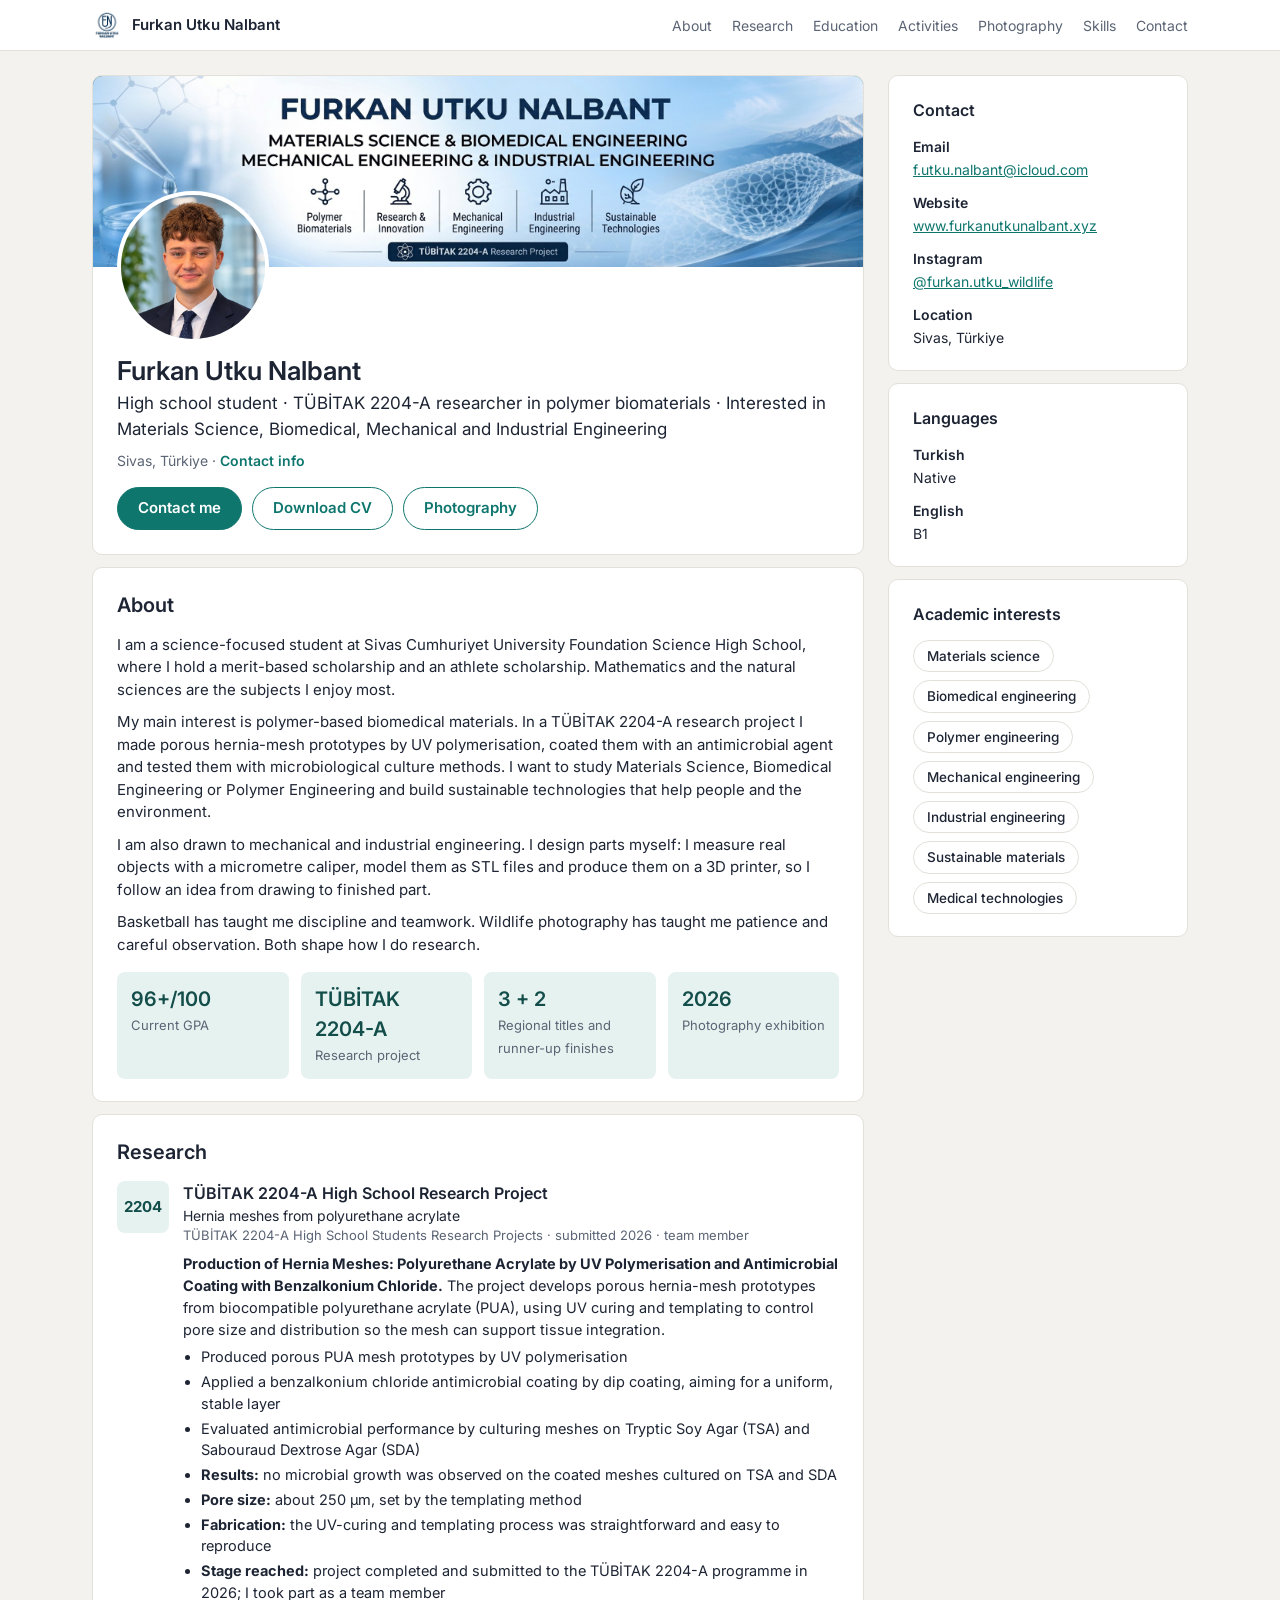
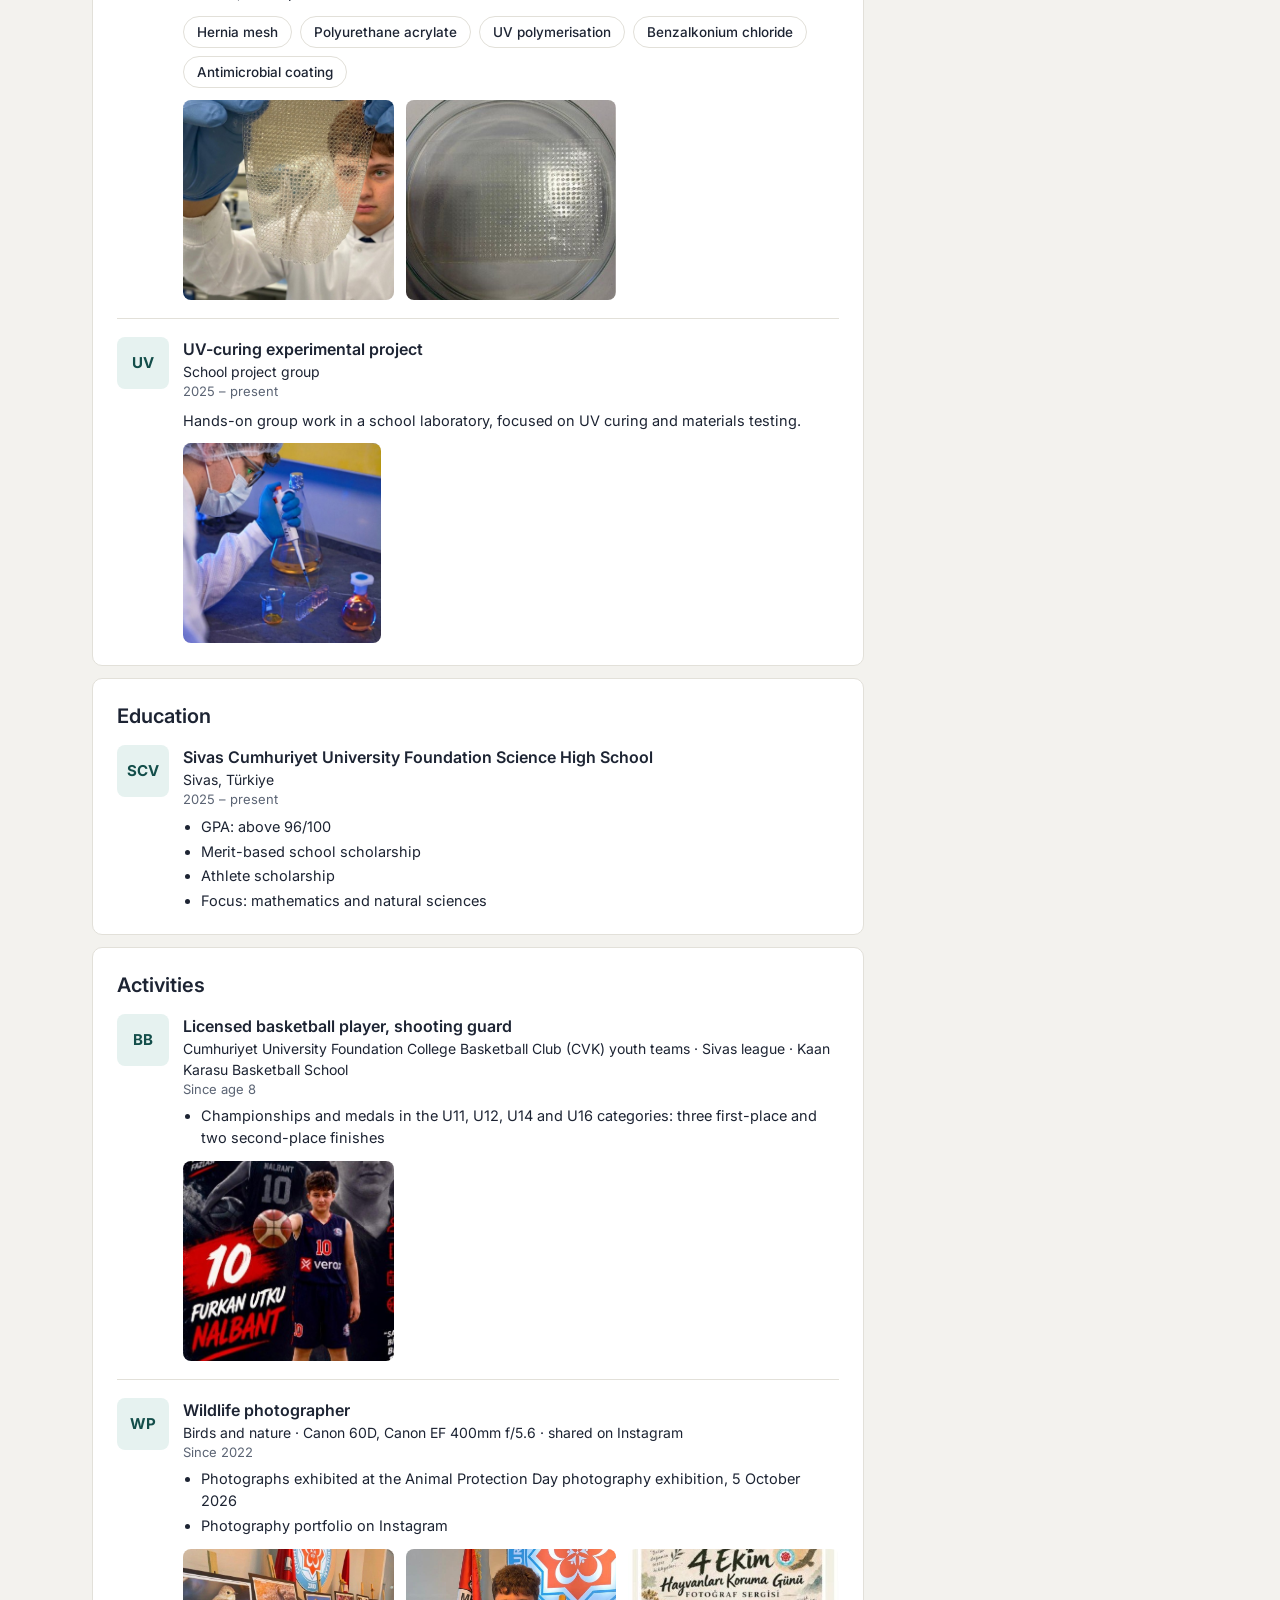
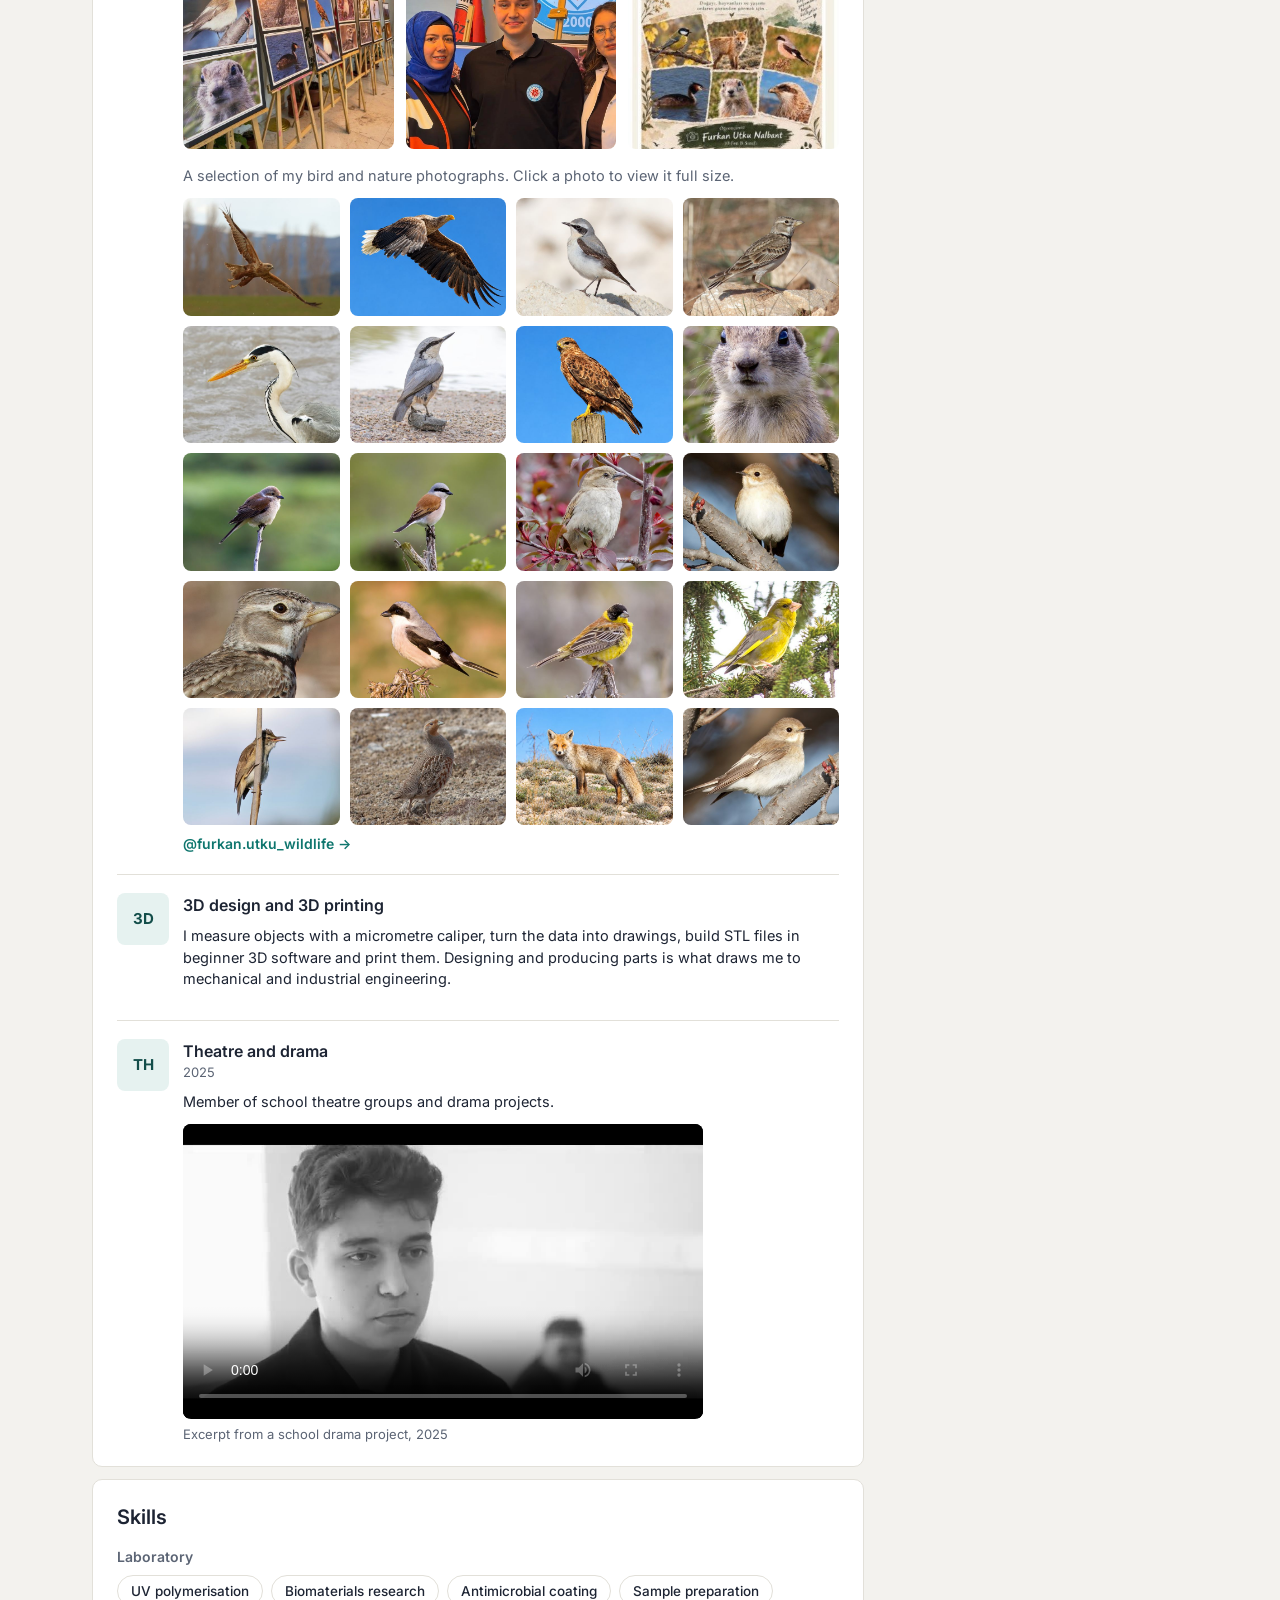
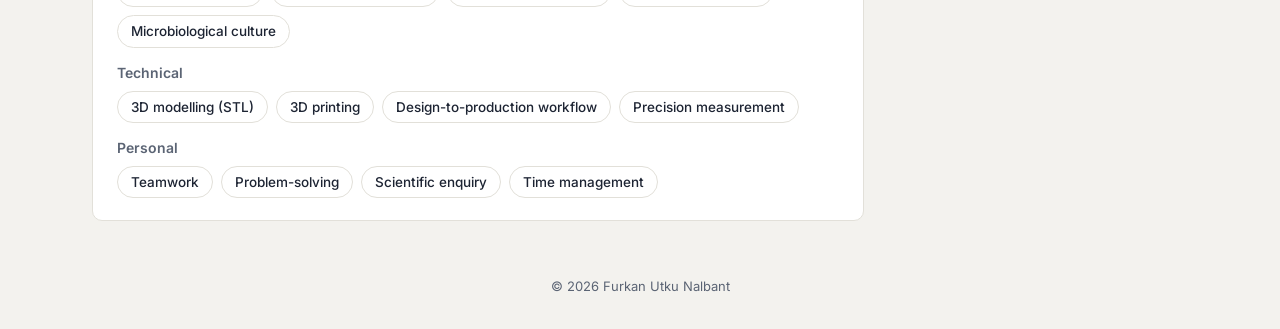
==== commit 45fd0ae8: "Add exhibition photo; poster moved to the far right Co-Authored-By: Claude Sonnet 5.5 <noreply@anthr" ====
--- a/index.html
+++ b/index.html
@@ -128,7 +128,7 @@
 <li>Championships and medals in the U11, U12, U14 and U16 categories: three first-place and two second-place finishes</li>
 </ul>
 <div class="gallery">
-<img class="pic" style="object-position:center 40%" src="images/basketball.jpg" alt="Furkan playing basketball" loading="lazy" onerror="this.remove()">
+<img class="pic" style="object-position:center 40%" src="images/basketball.jpg" data-full="images/basketball-full.jpg" alt="Furkan playing basketball" loading="lazy" onerror="this.remove()">
 </div>
 </div>
 </div>
@@ -145,6 +145,7 @@
 <div class="gallery">
 <img class="pic" src="images/photography.jpg" alt="Bird photograph by Furkan Utku Nalbant" loading="lazy" onerror="this.remove()">
 <img class="pic" src="images/exhibition.jpg" alt="Animal Protection Day exhibition" loading="lazy" onerror="this.remove()">
+<img class="pic" style="object-position:center 30%" src="images/exhibition3.jpg" alt="Furkan at the Animal Protection Day photography exhibition" loading="lazy" onerror="this.remove()">
 <img class="pic" style="object-position:center 25%" src="images/exhibition2.jpg" alt="Exhibition poster" loading="lazy" onerror="this.remove()">
 </div>
 <p class="gal-intro" style="margin-top:16px">A selection of my bird and nature photographs. Click a photo to view it full size.</p>
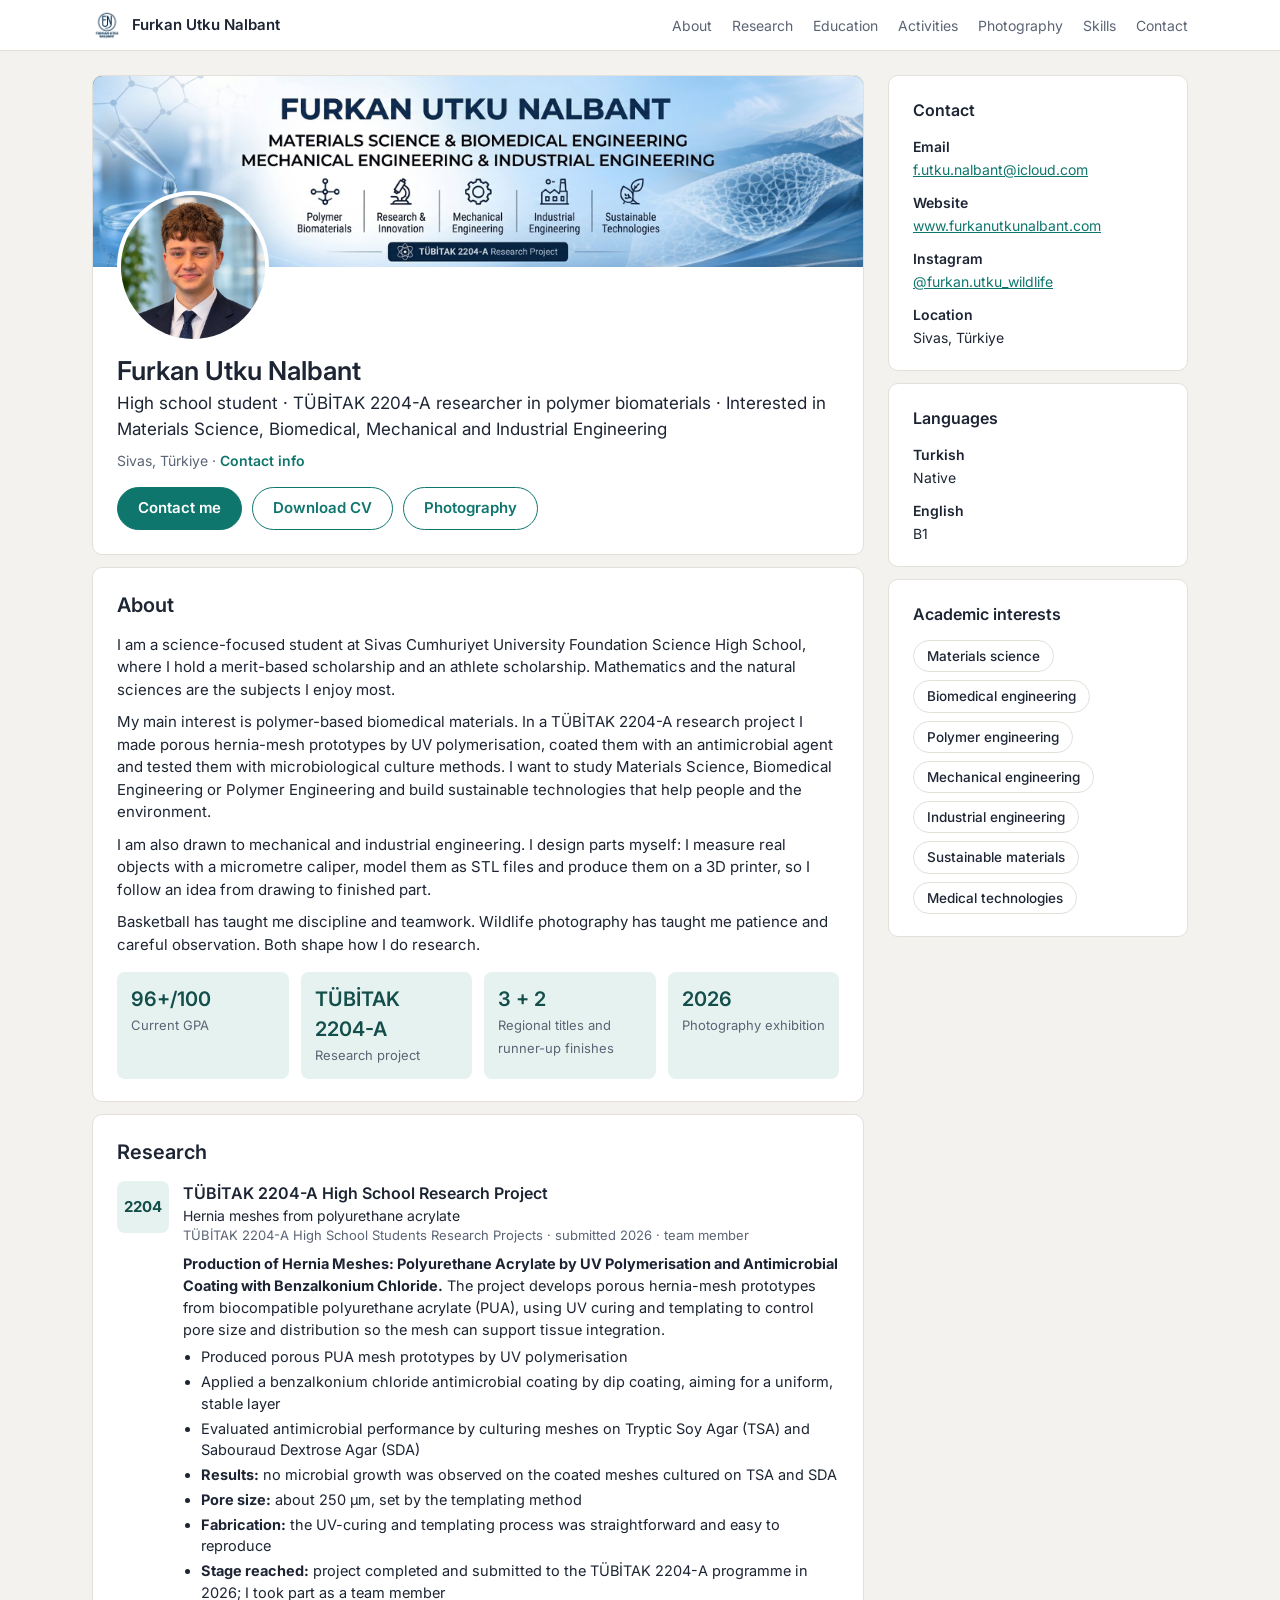
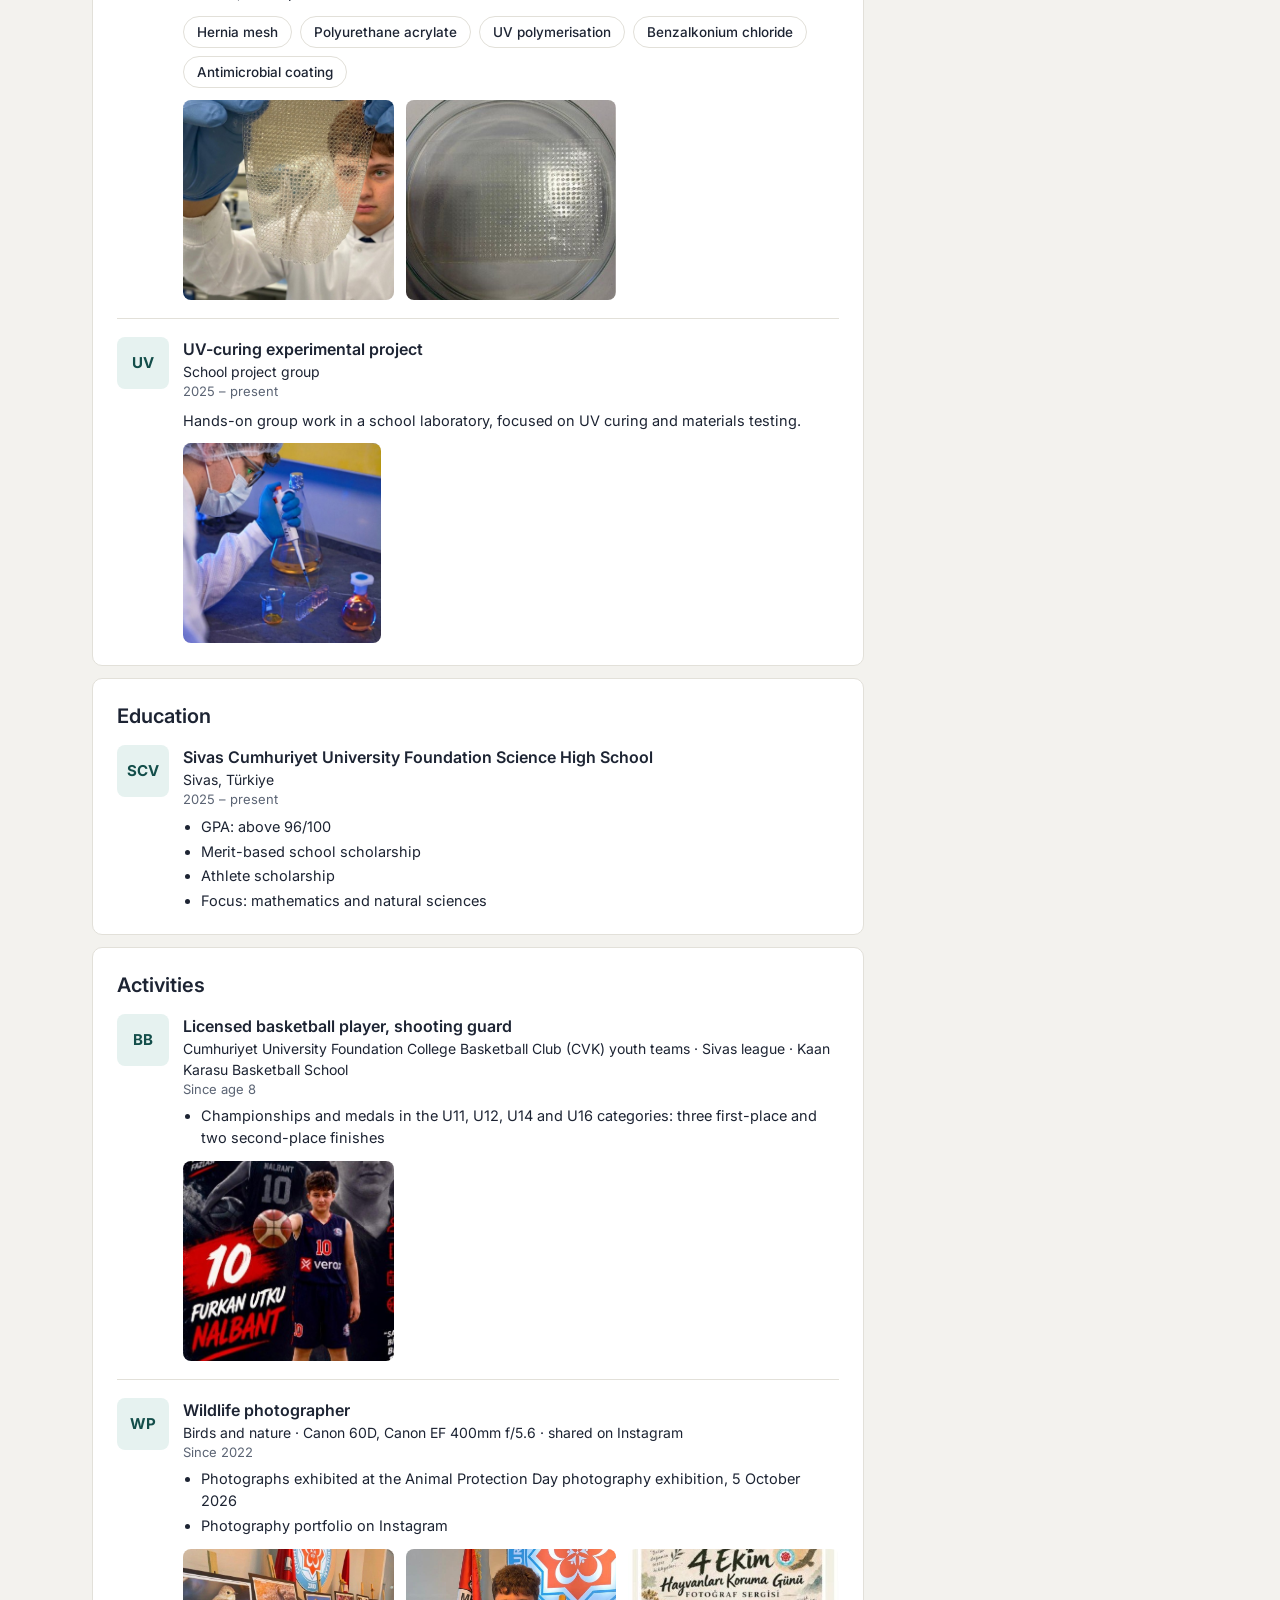
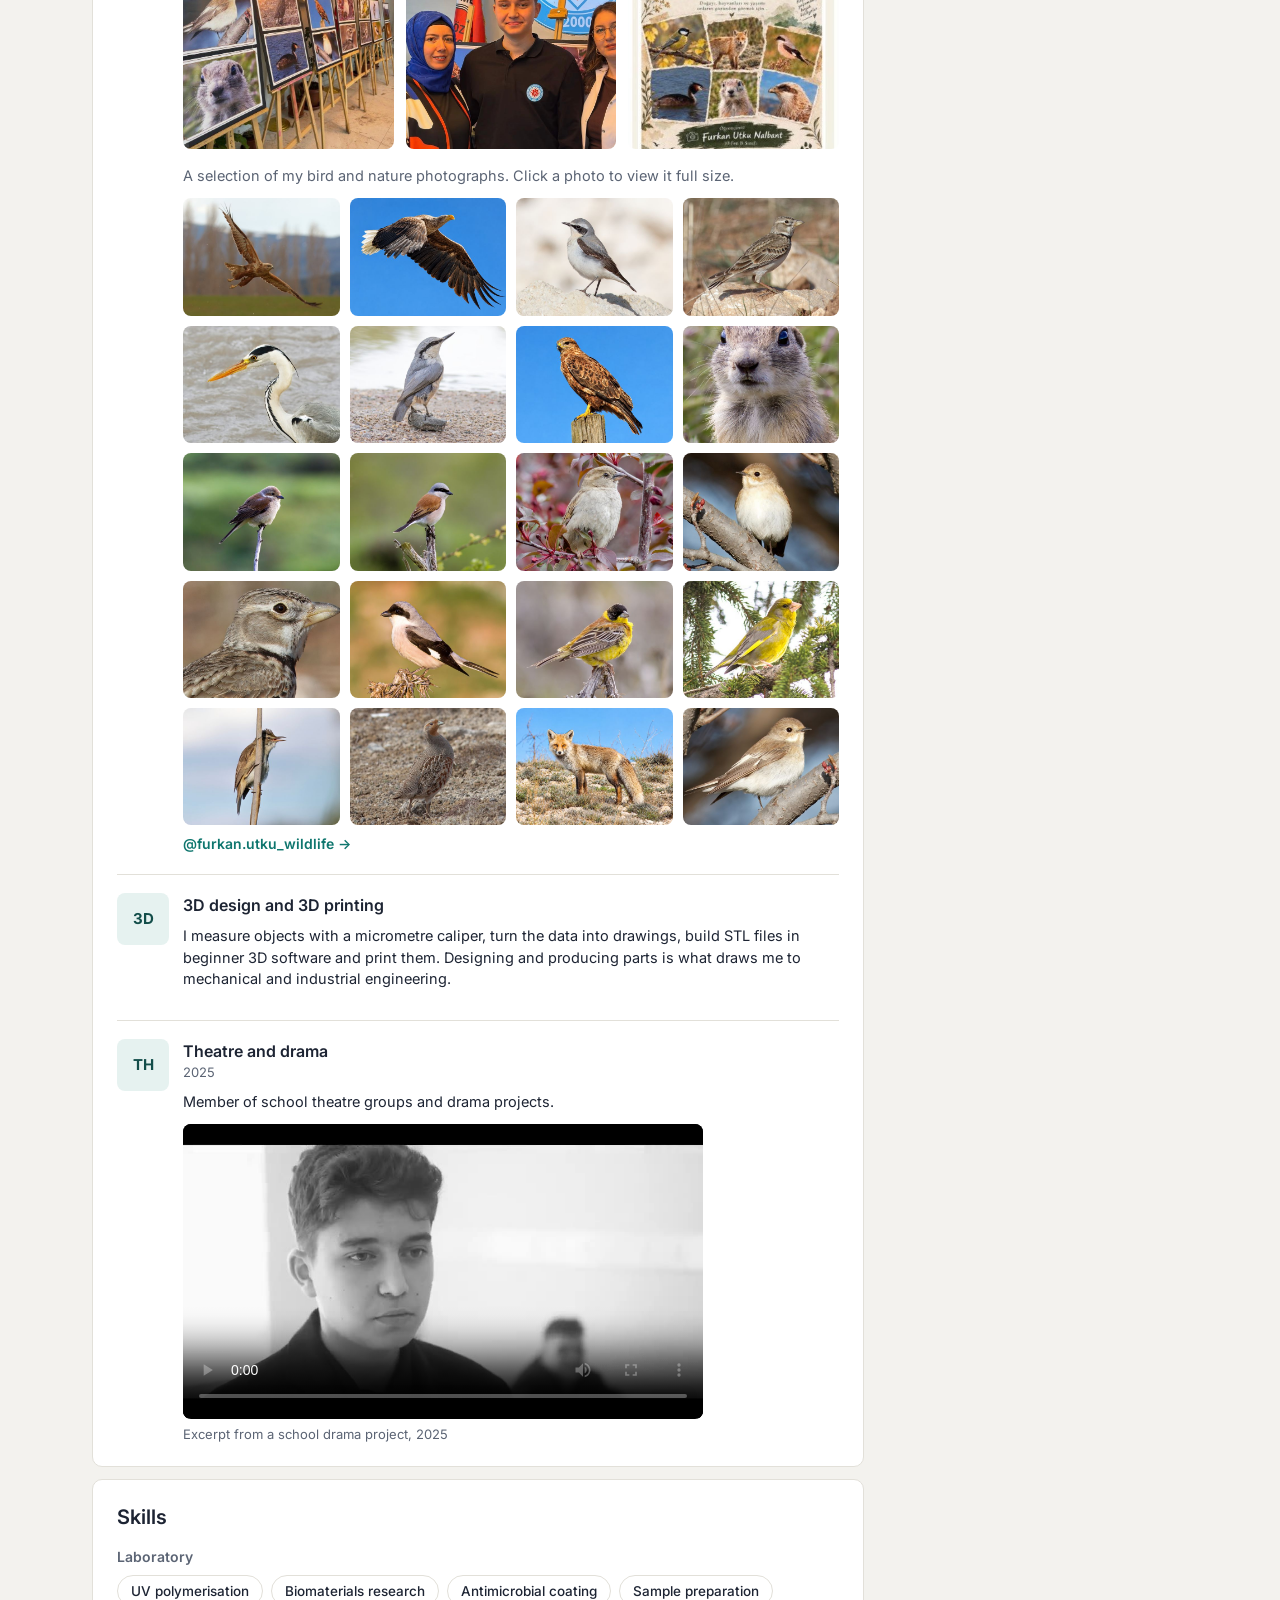
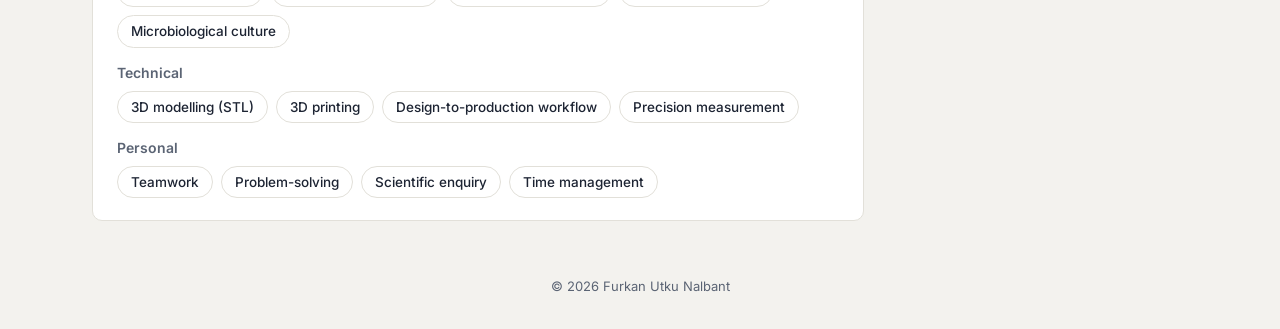
==== commit 592b9e9a: "Update website link to furkanutkunalbant.com Co-Authored-By: Claude Sonnet 5.5 <noreply@anthropic.co" ====
--- a/index.html
+++ b/index.html
@@ -225,7 +225,7 @@
 <section class="card">
 <h2>Contact</h2>
 <div class="row"><b>Email</b><a href="mailto:f.utku.nalbant@icloud.com">f.utku.nalbant@icloud.com</a></div>
-<div class="row"><b>Website</b><a href="https://www.furkanutkunalbant.xyz">www.furkanutkunalbant.xyz</a></div>
+<div class="row"><b>Website</b><a href="https://www.furkanutkunalbant.com">www.furkanutkunalbant.com</a></div>
 <div class="row"><b>Instagram</b><a href="https://www.instagram.com/furkan.utku_wildlife/">@furkan.utku_wildlife</a></div>
 <div class="row"><b>Location</b>Sivas, Türkiye</div>
 </section>
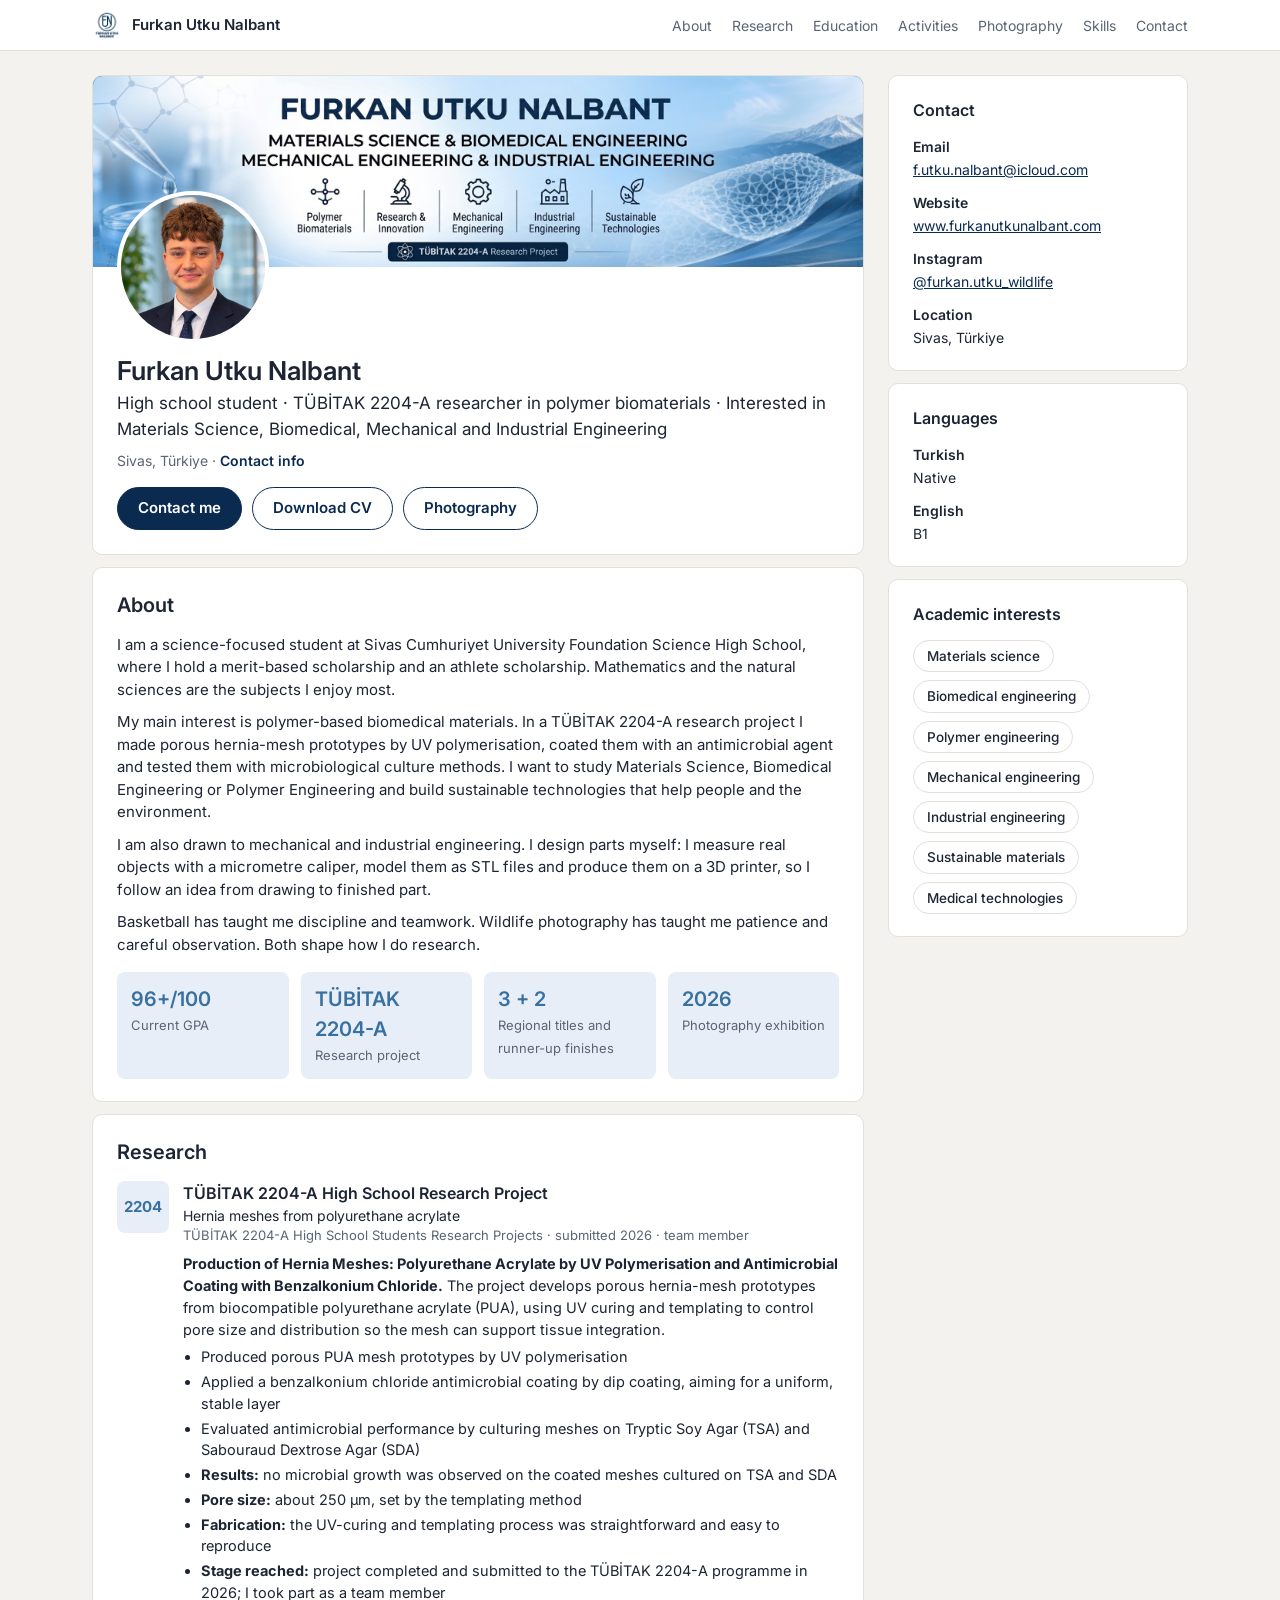
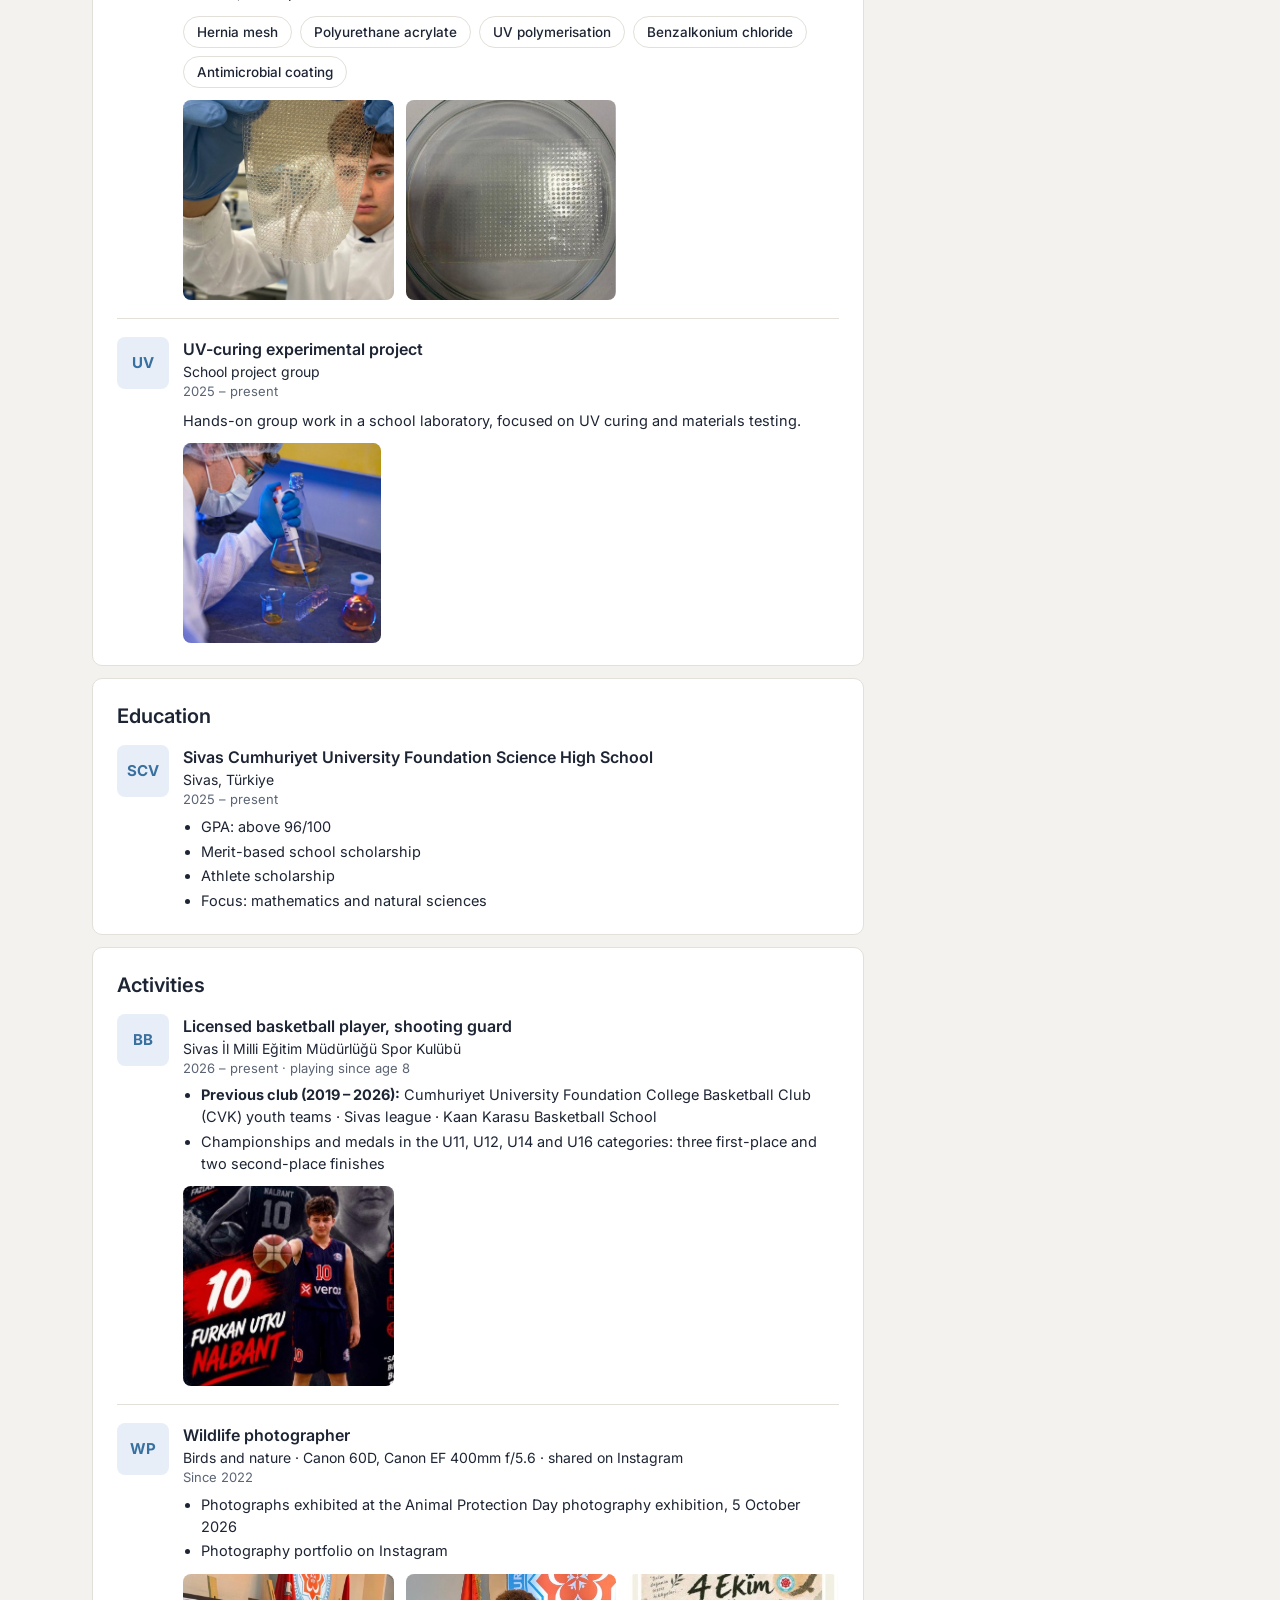
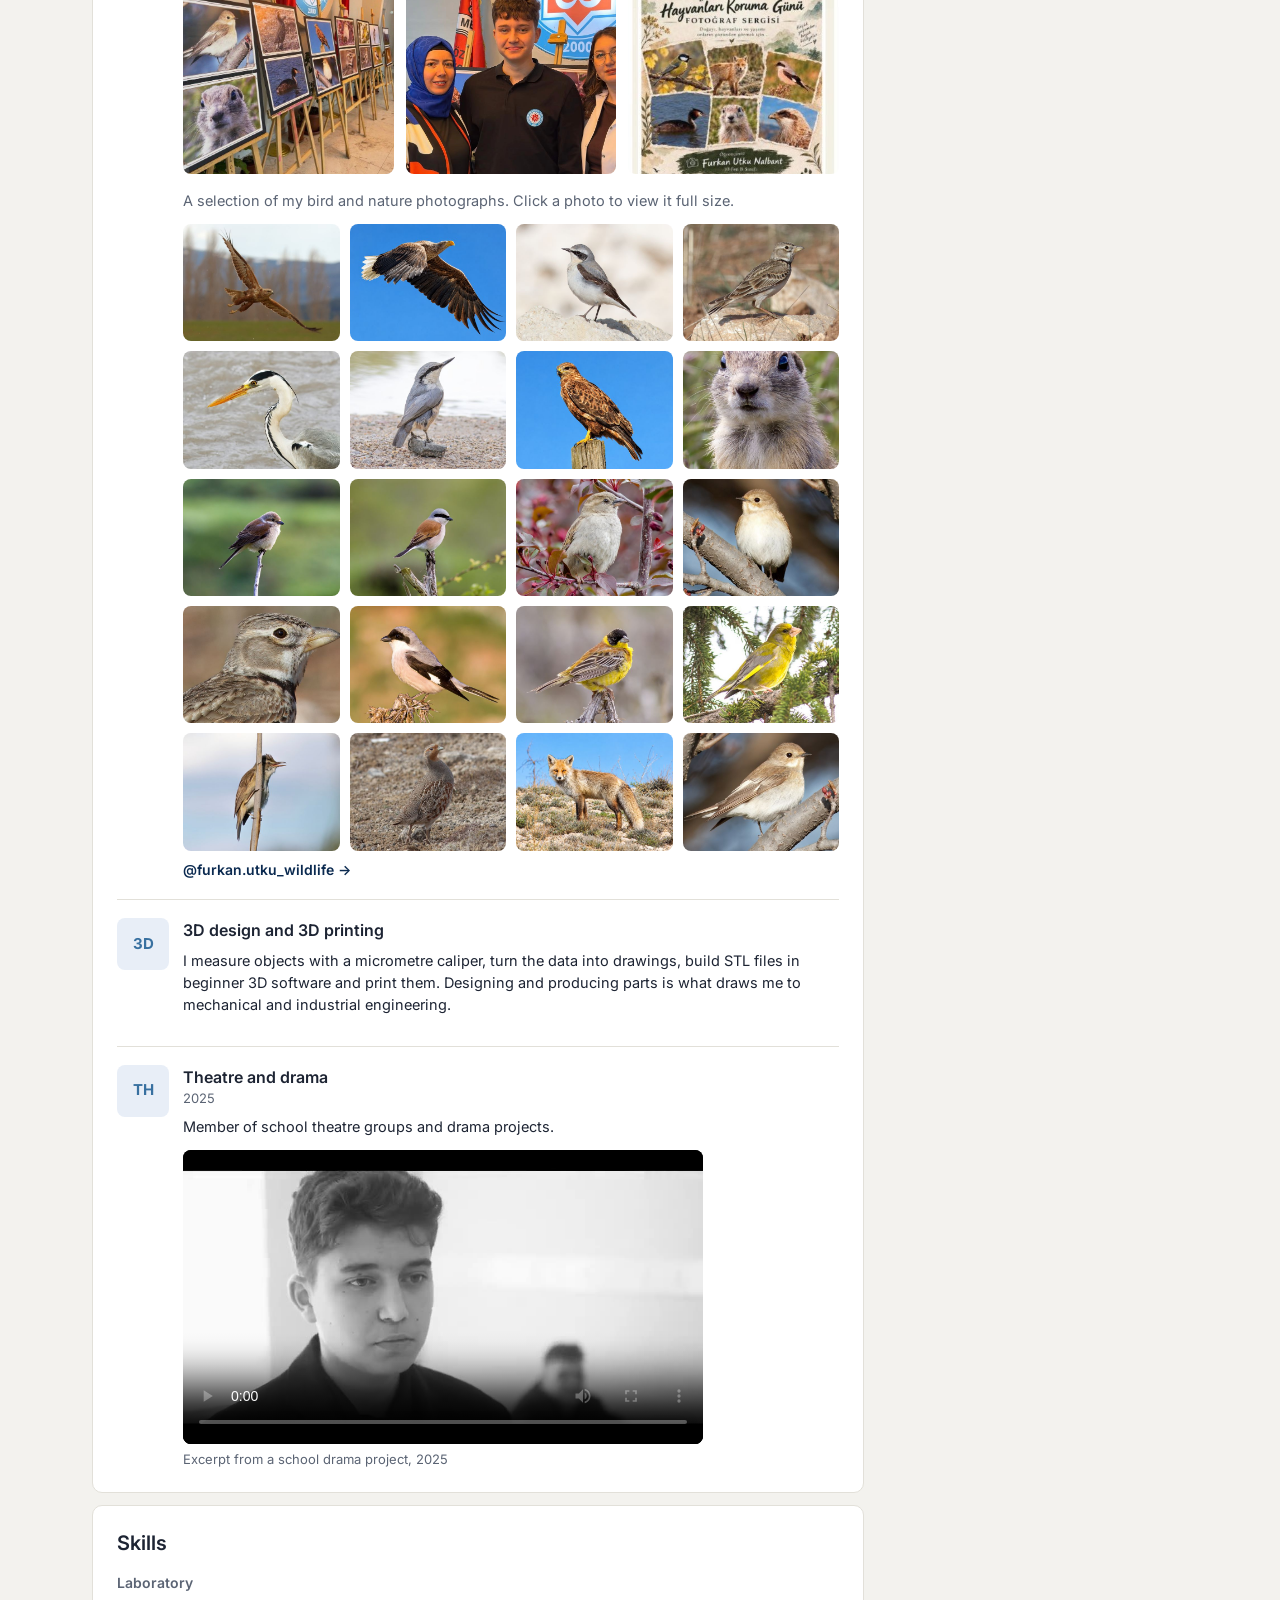
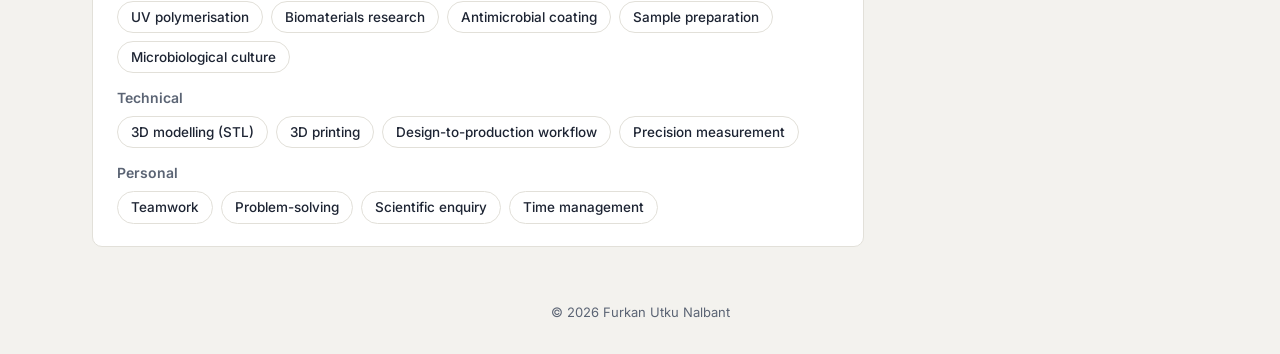
==== commit a0de53ef: "Basketball: new club Sivas İl MEM Spor Kulübü (2026–), CVK 2019–2026 Co-Authored-By: Claude Opus 5.5" ====
--- a/index.html
+++ b/index.html
@@ -122,9 +122,10 @@
 <div class="logo">BB</div>
 <div>
 <div class="t">Licensed basketball player, shooting guard</div>
-<div class="s">Cumhuriyet University Foundation College Basketball Club (CVK) youth teams · Sivas league · Kaan Karasu Basketball School</div>
-<div class="m">Since age 8</div>
-<ul>
+<div class="s">Sivas İl Milli Eğitim Müdürlüğü Spor Kulübü</div>
+<div class="m">2026 – present · playing since age 8</div>
+<ul>
+<li><b>Previous club (2019 – 2026):</b> Cumhuriyet University Foundation College Basketball Club (CVK) youth teams · Sivas league · Kaan Karasu Basketball School</li>
 <li>Championships and medals in the U11, U12, U14 and U16 categories: three first-place and two second-place finishes</li>
 </ul>
 <div class="gallery">
--- a/style.css
+++ b/style.css
@@ -1,4 +1,4 @@
-:root{--bg:#F3F2EE;--card:#FFFFFF;--ink:#1D2433;--muted:#5B6474;--line:#E2E0D9;--accent:#0F766E;--accent-d:#134E4A;--tint:#E6F2F0}
+:root{--bg:#F3F2EE;--card:#FFFFFF;--ink:#1D2433;--muted:#5B6474;--line:#E2E0D9;--accent:#0B2A50;--accent-d:#3870A0;--tint:#E8EEF7}
 *{box-sizing:border-box}
 html{scroll-behavior:smooth}
 body{margin:0;background:var(--bg);color:var(--ink);font-family:'Inter',system-ui,-apple-system,sans-serif;line-height:1.5;font-size:15px}
@@ -21,7 +21,7 @@
 .card h2{font-size:20px;font-weight:600;margin-bottom:14px}
 
 .profile{padding:0;overflow:hidden}
-.banner{aspect-ratio:2000/496;background:linear-gradient(120deg,#134E4A 0%,#0F766E 55%,#5FA8A0 100%);position:relative}
+.banner{aspect-ratio:2000/496;background:linear-gradient(120deg,#071B36 0%,#0B2A50 55%,#3870A0 100%);position:relative}
 .banner img{position:absolute;inset:0;width:100%;height:100%;object-fit:cover}
 .pbody{padding:0 24px 24px;position:relative}
 .avatar{width:152px;height:152px;border-radius:50%;border:4px solid var(--card);background:var(--tint);margin-top:-76px;position:relative;overflow:hidden;display:flex;align-items:center;justify-content:center;font-size:48px;font-weight:600;color:var(--accent)}
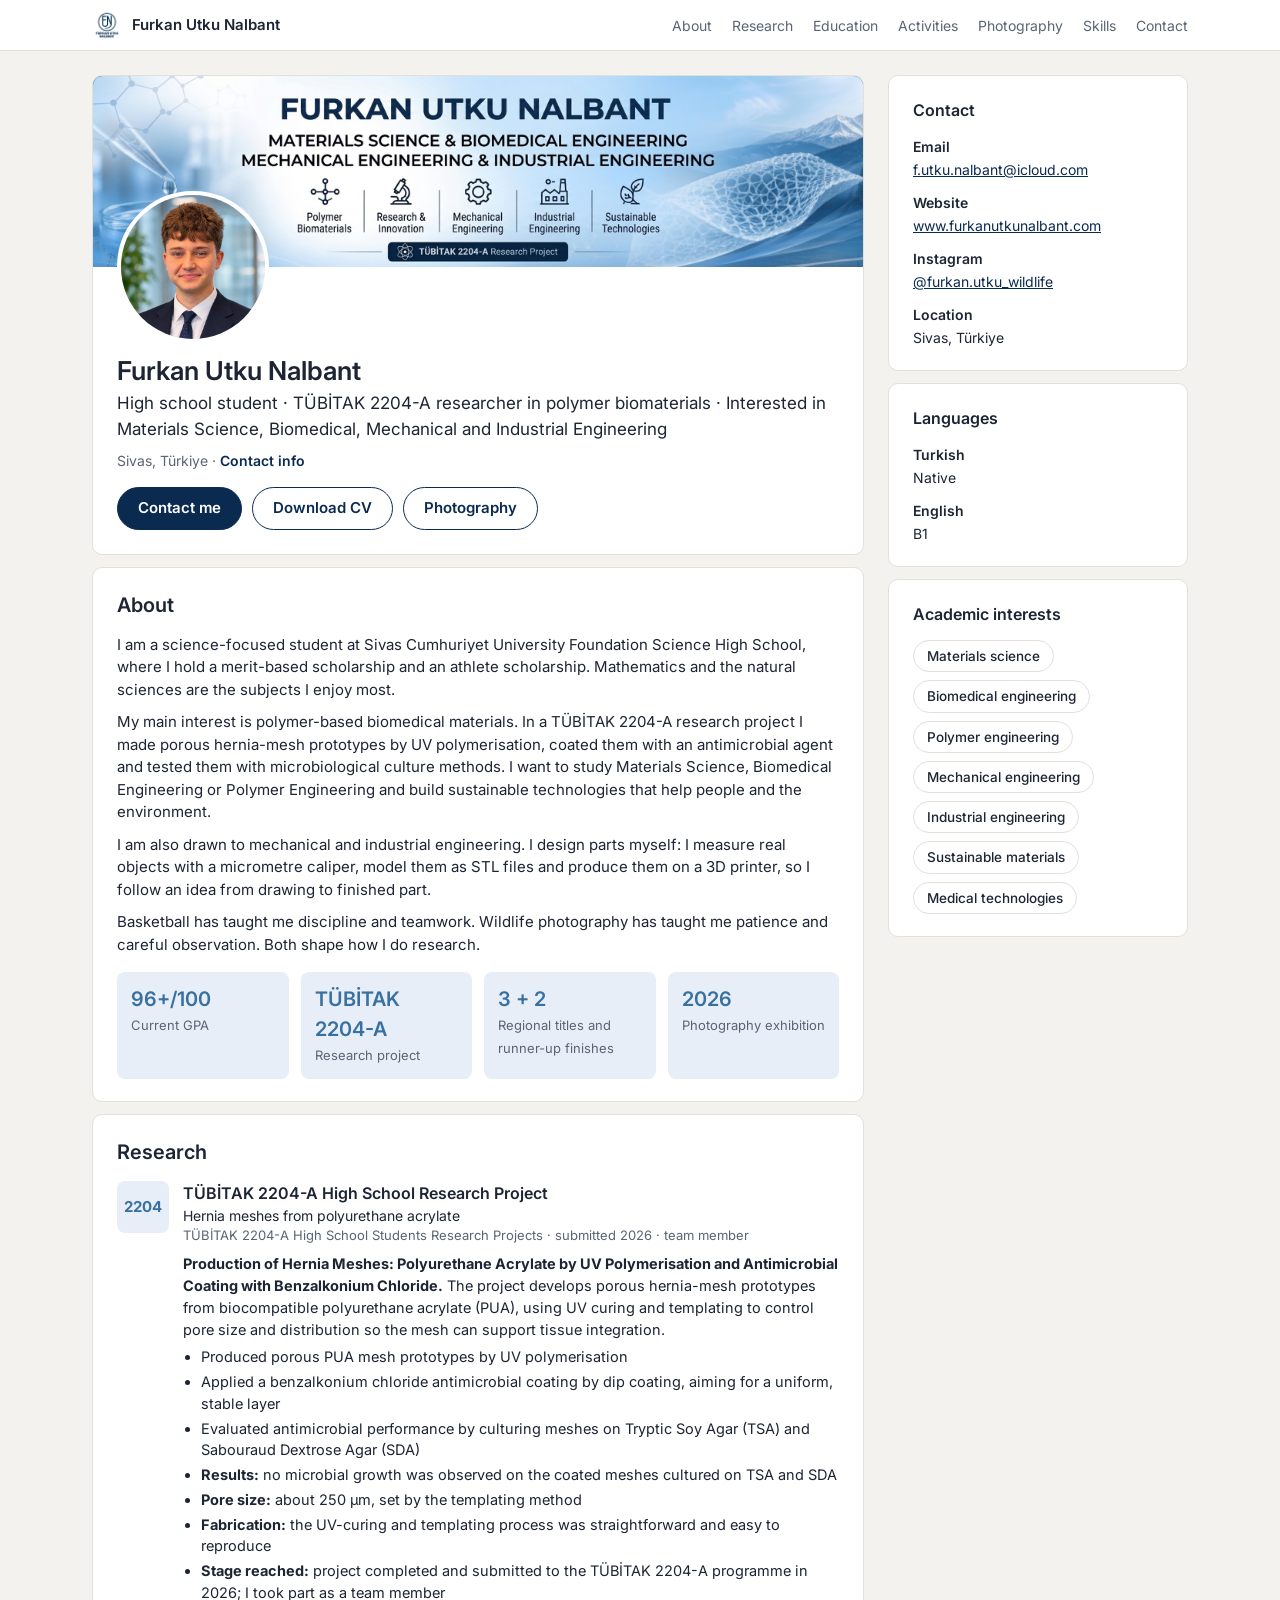
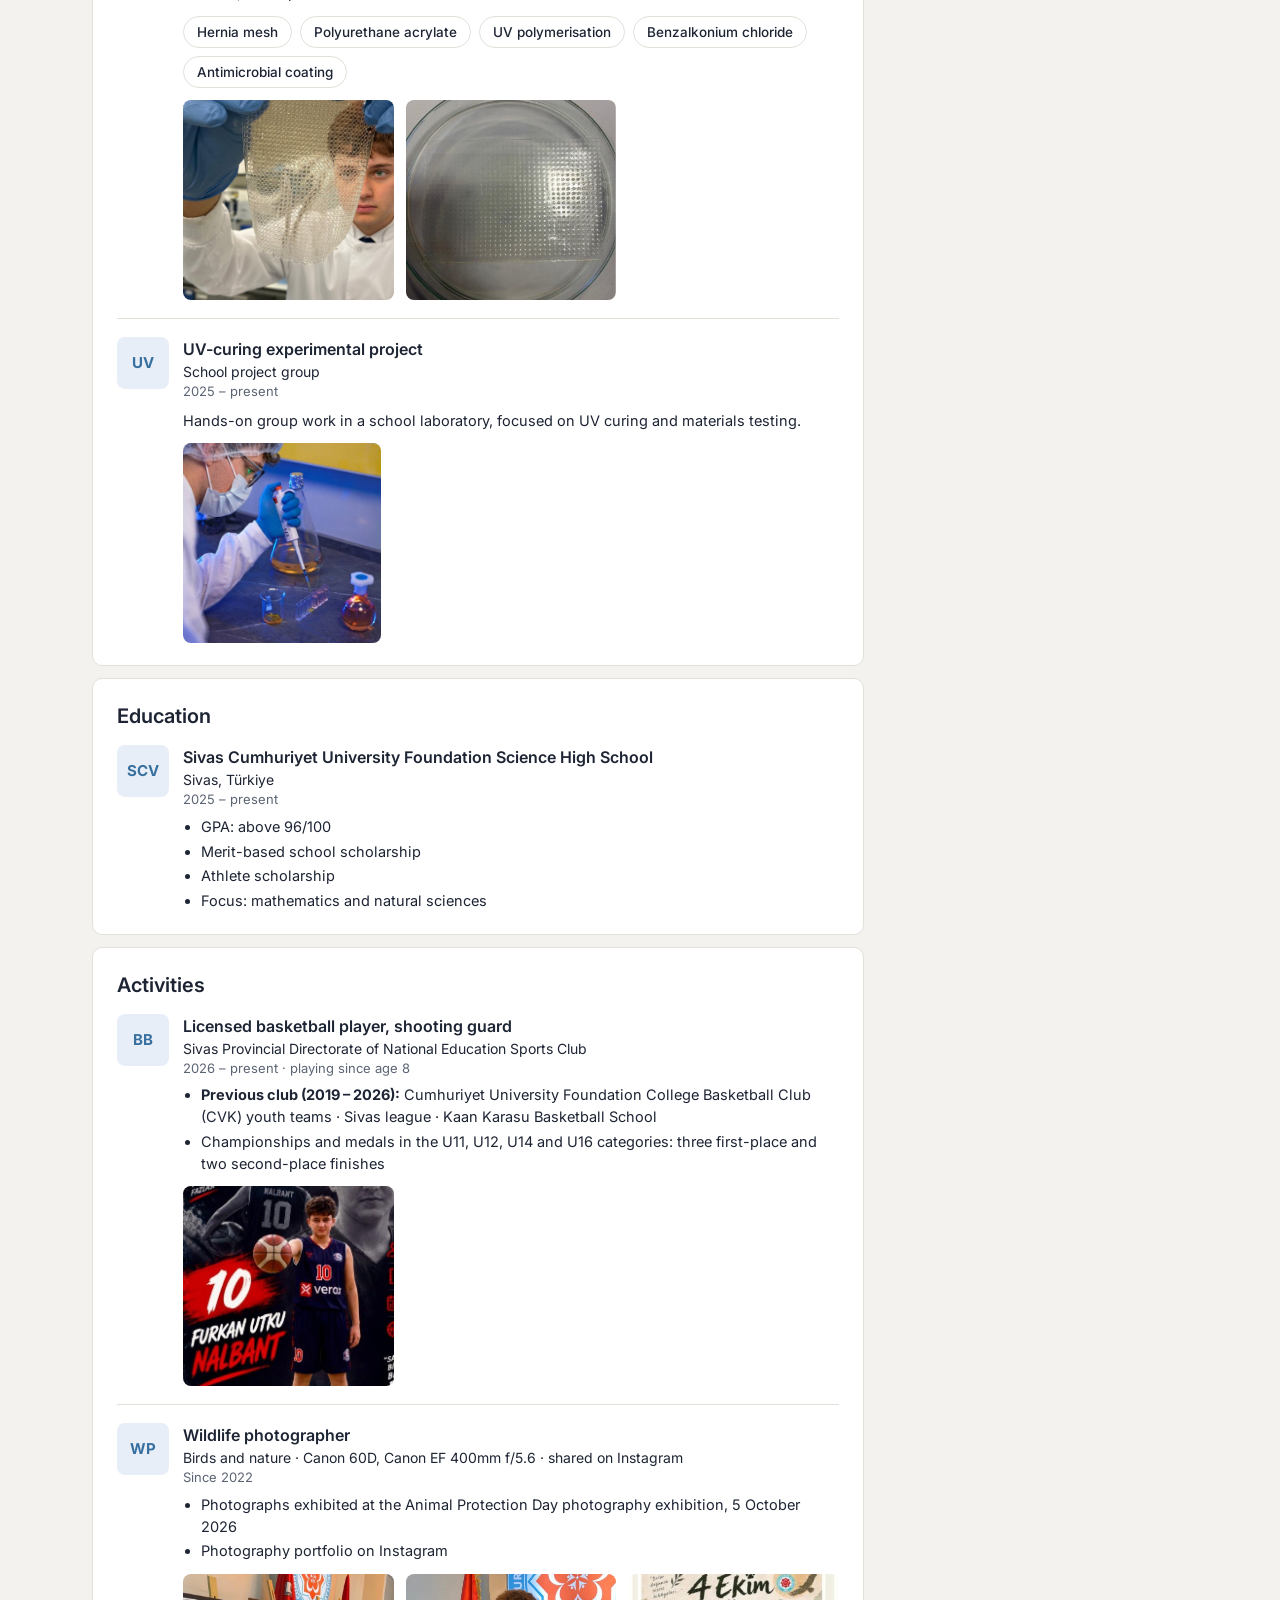
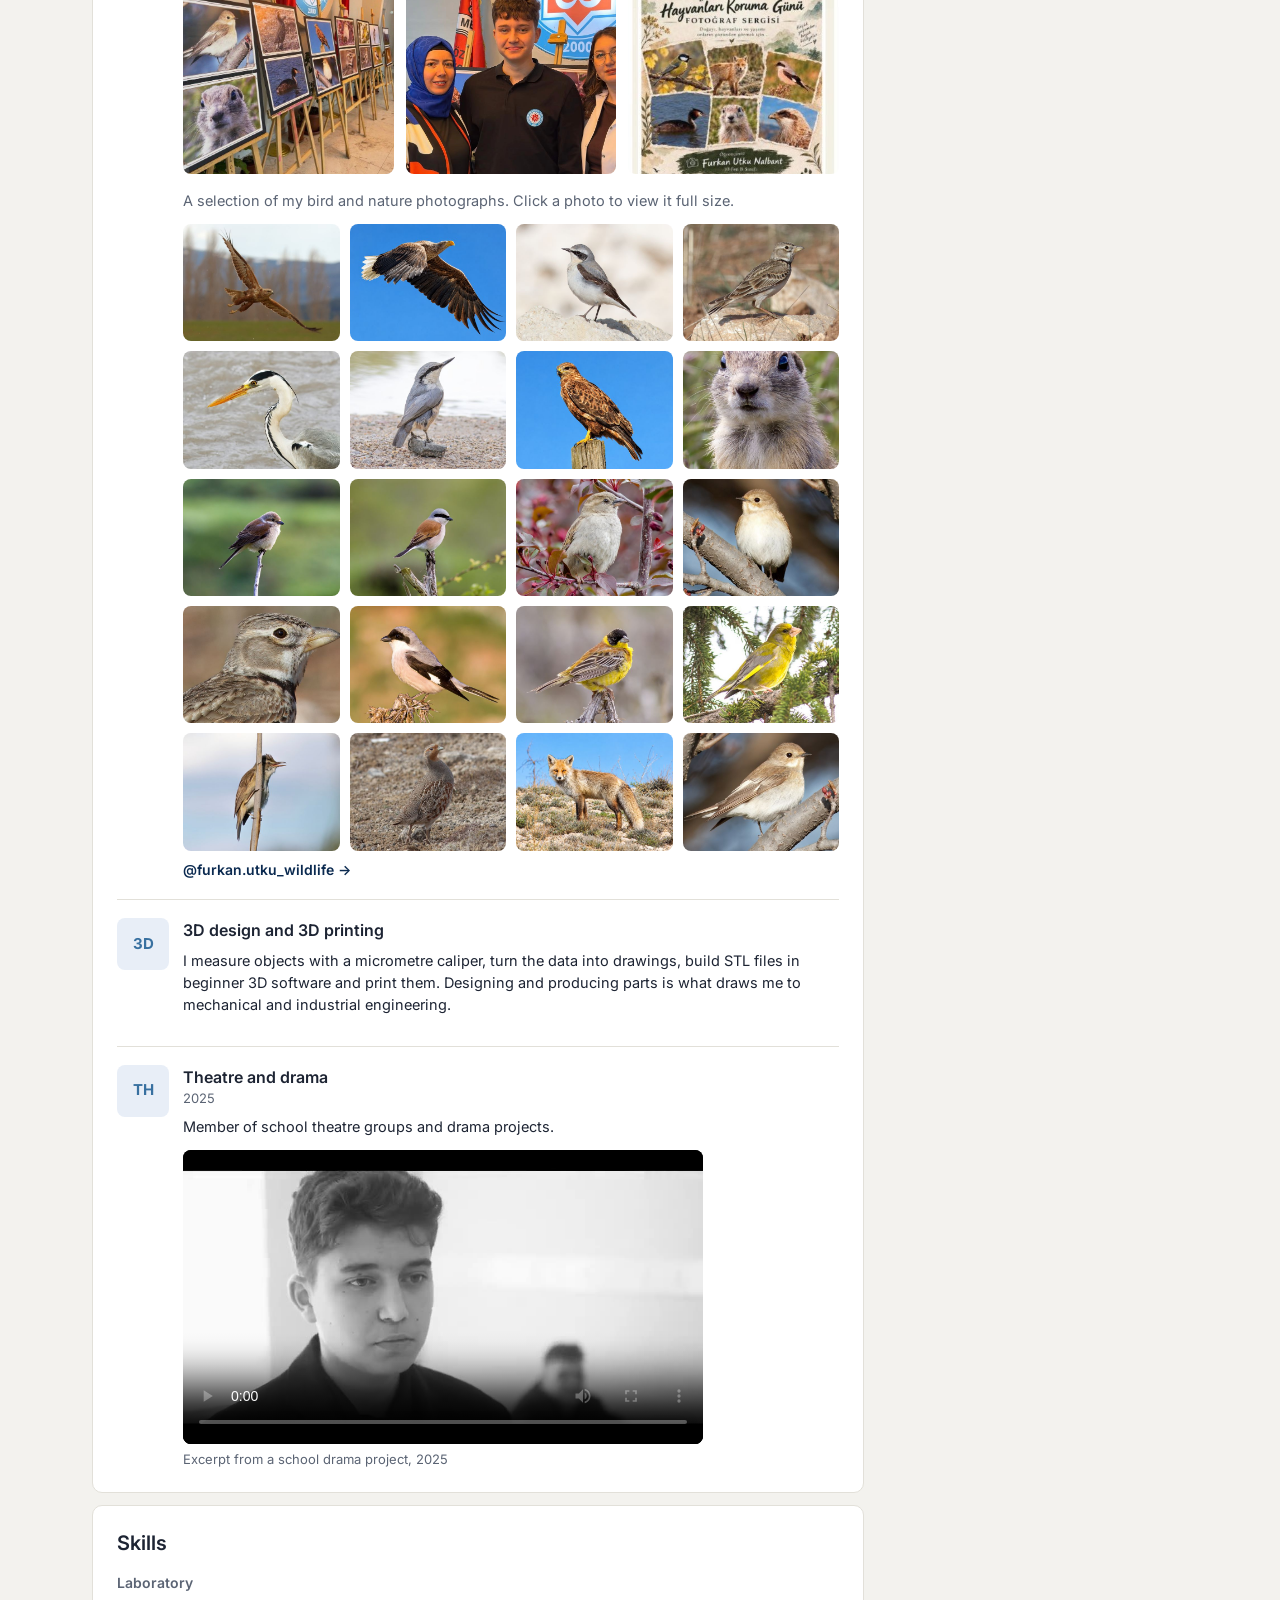
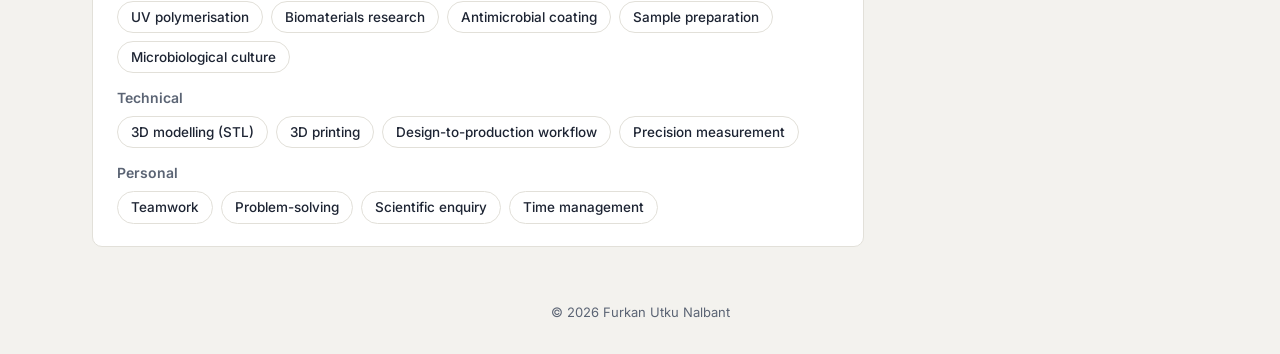
==== commit d00fa522: "Basketball: club name in English Co-Authored-By: Claude Opus 5.5 <noreply@anthropic.com> Claude-Sess" ====
--- a/index.html
+++ b/index.html
@@ -122,7 +122,7 @@
 <div class="logo">BB</div>
 <div>
 <div class="t">Licensed basketball player, shooting guard</div>
-<div class="s">Sivas İl Milli Eğitim Müdürlüğü Spor Kulübü</div>
+<div class="s">Sivas Provincial Directorate of National Education Sports Club</div>
 <div class="m">2026 – present · playing since age 8</div>
 <ul>
 <li><b>Previous club (2019 – 2026):</b> Cumhuriyet University Foundation College Basketball Club (CVK) youth teams · Sivas league · Kaan Karasu Basketball School</li>
